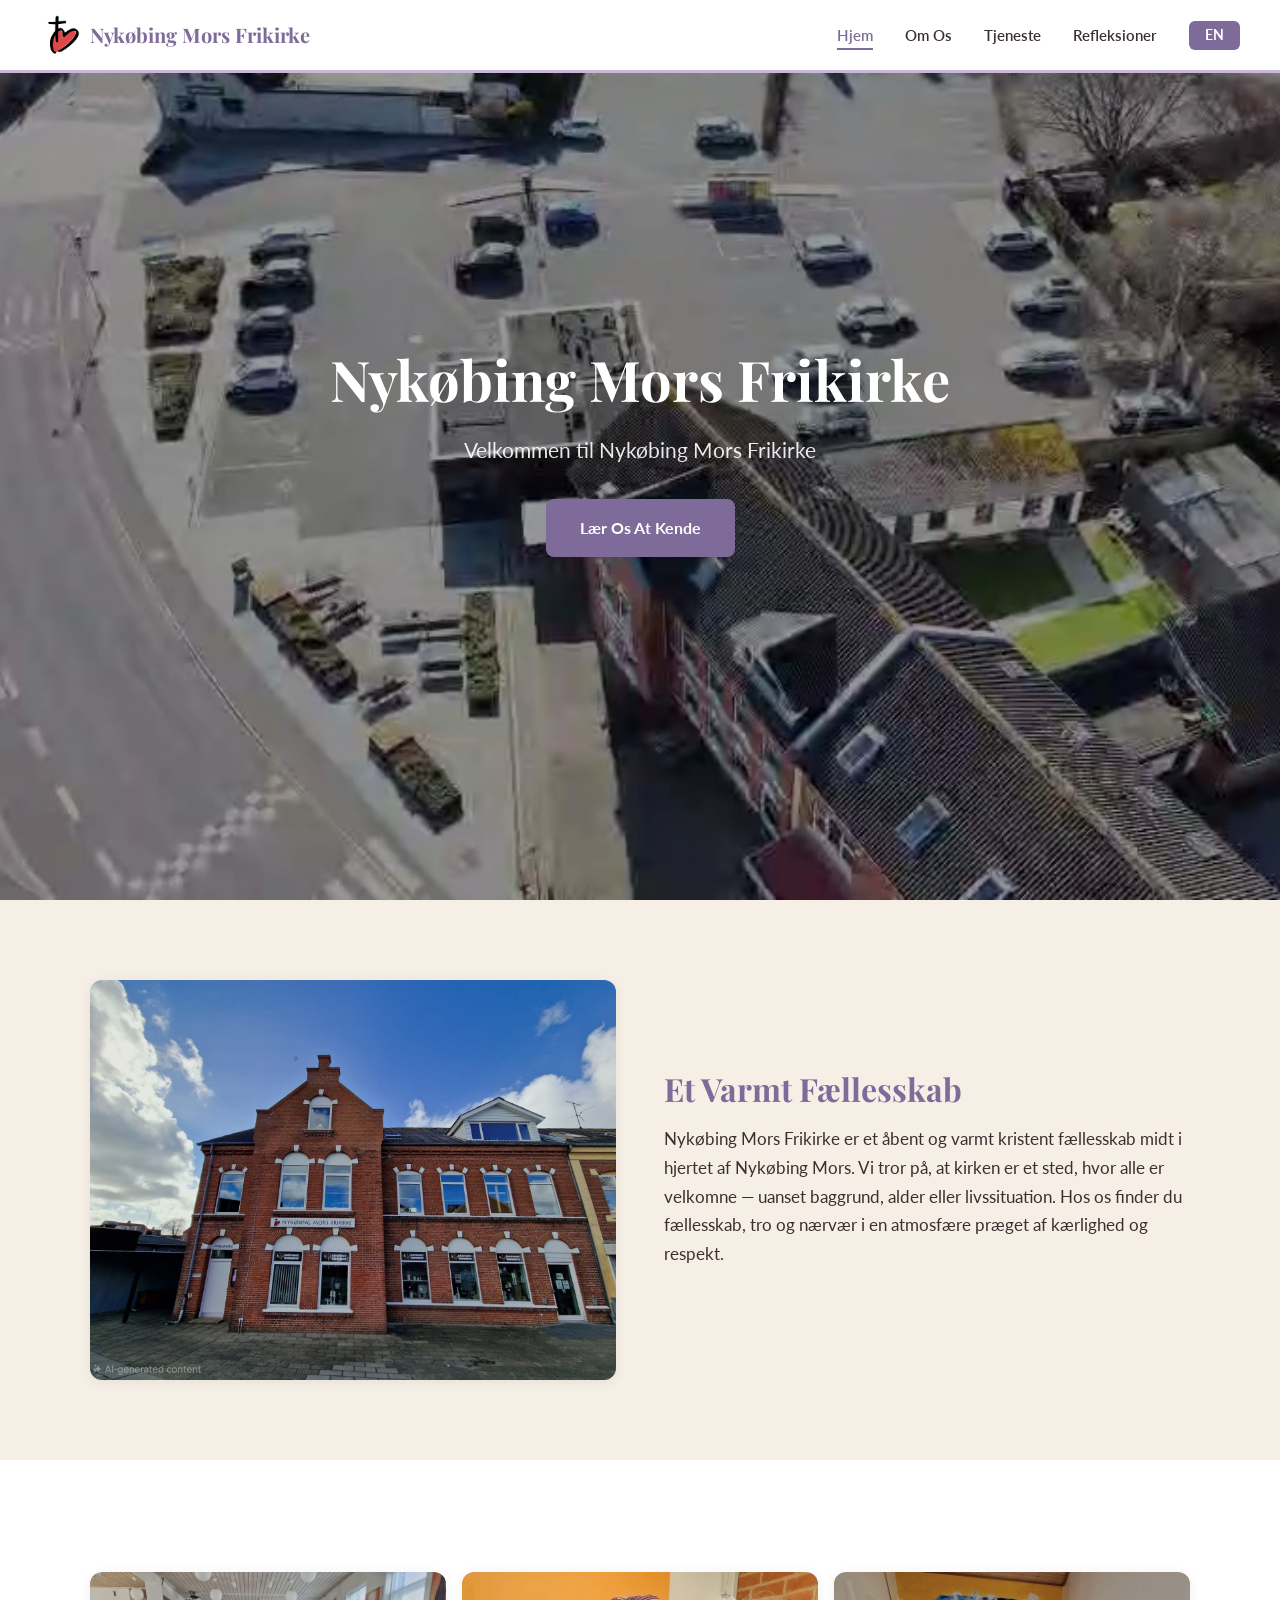
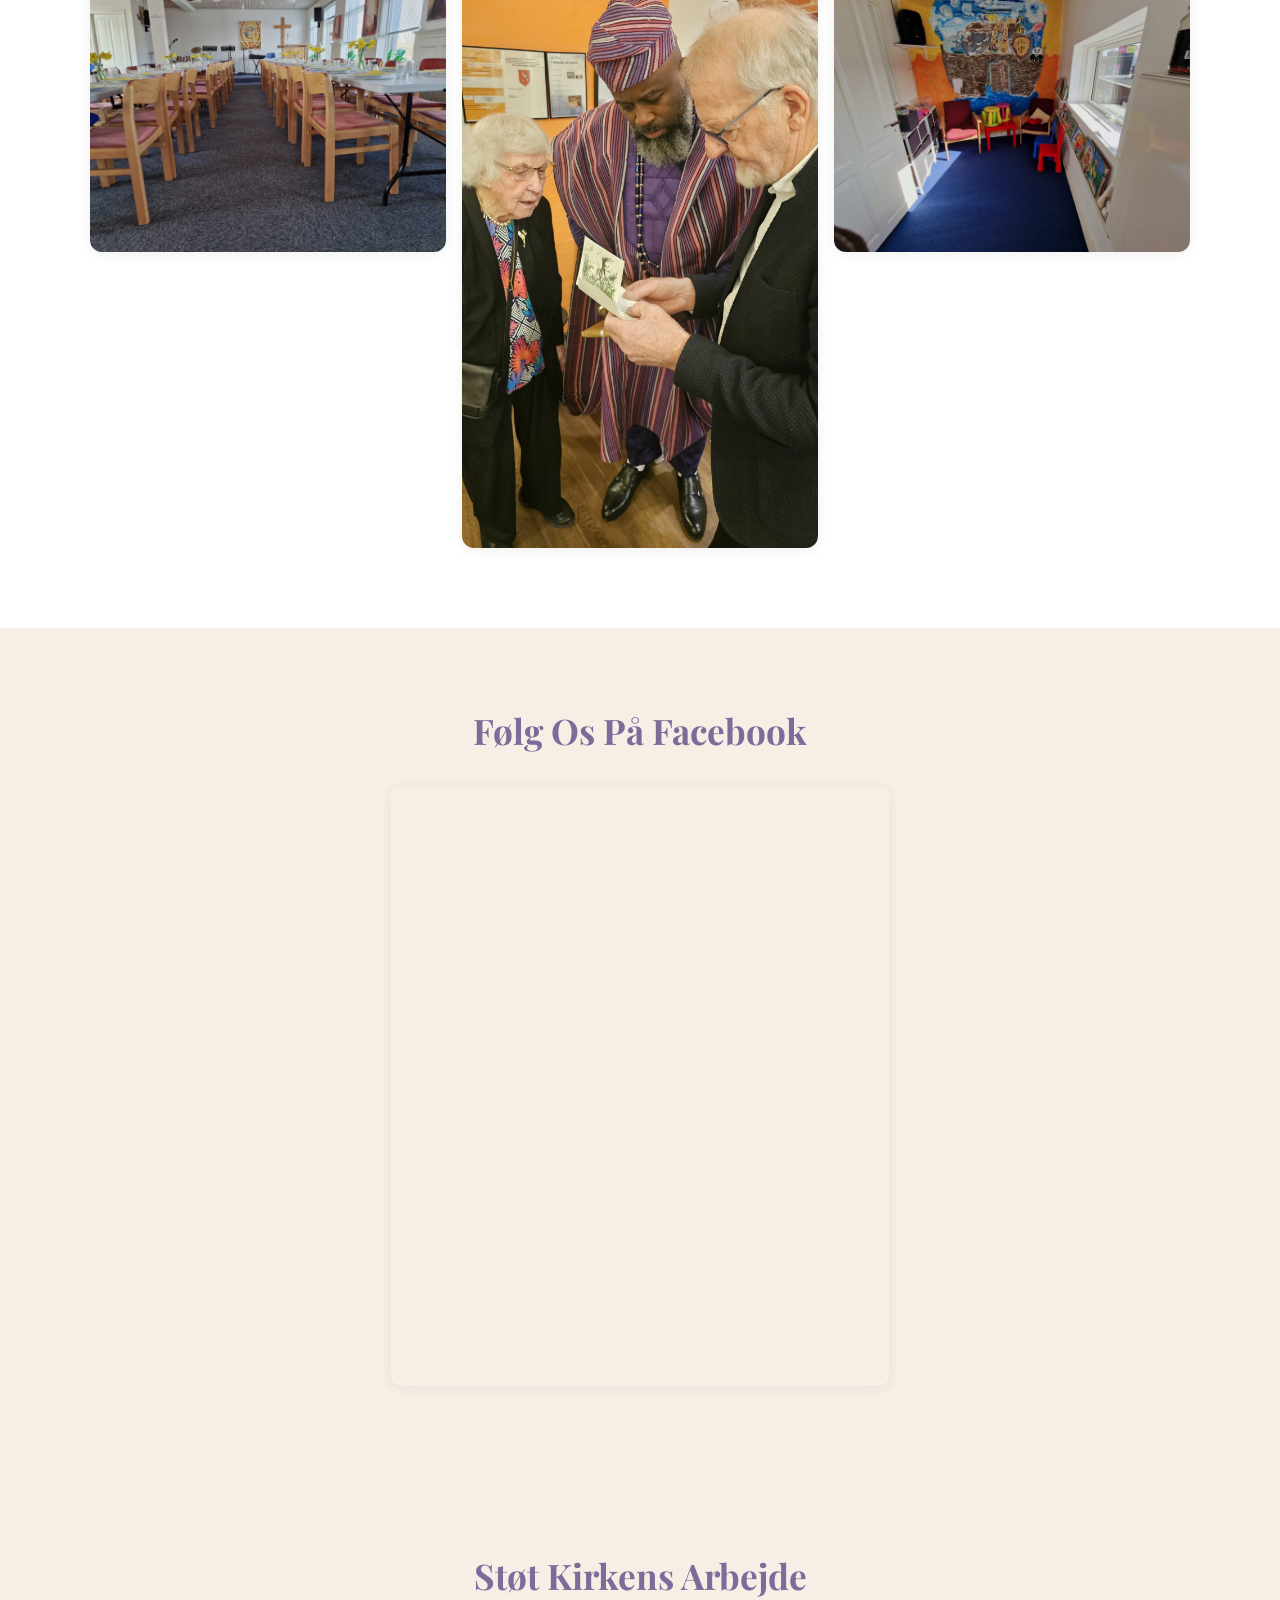
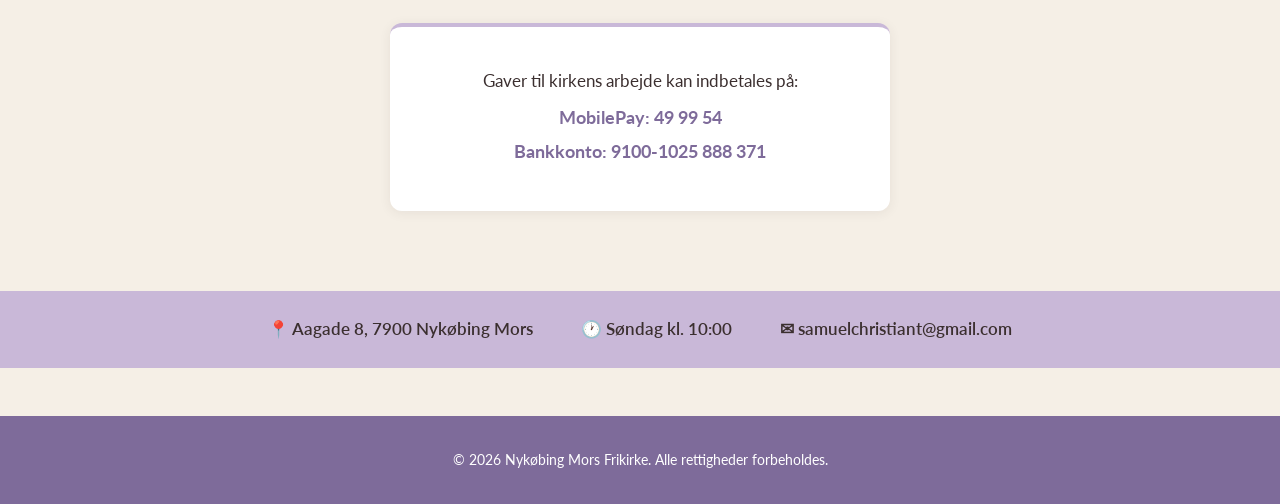
==== index.html @ b001a889 "Fix portrait images: span 2 rows in gallery grids Portrait-oriented images now get a .portrait class" ====
<!--
  DRONE VIDEO GUIDANCE:
  - Recommended format: MP4 (H.264 codec) for broadest browser compatibility
  - Recommended resolution: 1080p (1920x1080) — 4K is unnecessary for web hero
    backgrounds and will slow load times significantly
  - Target file size: under 15MB for fast loading (compress with HandBrake if needed)
  - Recommended settings in HandBrake: RF 28, 1080p, no audio needed
  - Place your video file at: assets/video/hero.mp4
  - For a fallback poster image (shown before video loads), place a still frame
    at: assets/video/hero-poster.jpg
  - The <video> tag already includes: autoplay muted loop playsinline poster
  - On iOS Safari, autoplay requires muted + playsinline attributes (already set)
-->
<!DOCTYPE html>
<html lang="da">
<head>
  <meta charset="UTF-8">
  <meta name="viewport" content="width=device-width, initial-scale=1.0">
  <title>Nykøbing Mors Frikirke</title>
  <link rel="preconnect" href="https://fonts.googleapis.com">
  <link rel="preconnect" href="https://fonts.gstatic.com" crossorigin>
  <link href="https://fonts.googleapis.com/css2?family=Lato:wght@400;700&family=Playfair+Display:wght@500;700&display=swap" rel="stylesheet">
  <link href="https://unpkg.com/aos@2.3.4/dist/aos.css" rel="stylesheet">
  <link rel="stylesheet" href="assets/css/style.css">
</head>
<body>

  <!-- Navbar -->
  <nav class="navbar">
    <div class="navbar-inner">
      <a href="index.html" class="navbar-brand">
        <img src="assets/images/logo.png" alt="Logo">
        Nykøbing Mors Frikirke
      </a>
      <ul class="navbar-links">
        <li><a href="index.html" class="active" data-lang-key="nav_home">Hjem</a></li>
        <li><a href="om-os.html" data-lang-key="nav_about">Om Os</a></li>
        <li><a href="tjeneste.html" data-lang-key="nav_ministry">Tjeneste</a></li>
        <li><a href="refleksioner.html" data-lang-key="nav_reflections">Refleksioner</a></li>
        <li><button class="lang-toggle" data-lang-key="lang_toggle">EN</button></li>
      </ul>
      <button class="hamburger" aria-label="Menu" aria-expanded="false">&#9776;</button>
    </div>
    <div class="mobile-menu">
      <a href="index.html" data-lang-key="nav_home">Hjem</a>
      <a href="om-os.html" data-lang-key="nav_about">Om Os</a>
      <a href="tjeneste.html" data-lang-key="nav_ministry">Tjeneste</a>
      <a href="refleksioner.html" data-lang-key="nav_reflections">Refleksioner</a>
      <button class="lang-toggle" data-lang-key="lang_toggle">EN</button>
    </div>
  </nav>

  <!-- Hero Video -->
  <section class="hero-video">
    <video autoplay muted loop playsinline preload="none" poster="assets/video/hero-poster.jpg">
      <source src="assets/video/hero.mp4" type="video/mp4">
    </video>
    <div class="overlay"></div>
    <div class="hero-content">
      <h1 data-lang-key="hero_title">Nykøbing Mors Frikirke</h1>
      <p data-lang-key="hero_subtitle">Velkommen til Nykøbing Mors Frikirke</p>
      <a href="om-os.html" class="btn btn-primary" data-lang-key="hero_cta">Lær Os At Kende</a>
    </div>
  </section>

  <!-- About Snippet -->
  <section class="section" data-aos="fade-up">
    <div class="section-inner about-snippet">
      <img src="assets/images/church-exterior.jpg" alt="Nykøbing Mors Frikirke">
      <div class="about-snippet-text">
        <h2 data-lang-key="about_snippet_title">Et Varmt Fællesskab</h2>
        <p data-lang-key="about_snippet_text">Nykøbing Mors Frikirke er et åbent og varmt kristent fællesskab midt i hjertet af Nykøbing Mors. Vi tror på, at kirken er et sted, hvor alle er velkomne — uanset baggrund, alder eller livssituation. Hos os finder du fællesskab, tro og nærvær i en atmosfære præget af kærlighed og respekt.</p>
      </div>
    </div>
  </section>

  <!-- Church Life Gallery -->
  <section class="section" style="background:var(--white);" data-aos="fade-up">
    <div class="section-inner">
      <div class="gallery-grid">
        <img src="assets/images/fellowship-hall.jpg" alt="Fællesskab" data-aos="fade-up">
        <img src="assets/images/community-1.jpg" alt="Menighed" class="portrait" data-aos="fade-up" data-aos-delay="100">
        <img src="assets/images/children-room.jpg" alt="Børnekirke" data-aos="fade-up" data-aos-delay="200">
      </div>
    </div>
  </section>

  <!-- Facebook Feed -->
  <section class="section facebook-section" data-aos="fade-up">
    <div class="section-inner">
      <h2 class="section-title" data-lang-key="facebook_title">Følg Os På Facebook</h2>
      <div class="facebook-embed" style="margin-top:2rem;">
        <iframe
          src="https://www.facebook.com/plugins/page.php?href=https%3A%2F%2Fwww.facebook.com%2FNykobingMorsFrikirke&tabs=timeline&width=500&height=600&small_header=true&adapt_container_width=true&hide_cover=false&show_facepile=true"
          width="500"
          height="600"
          style="border:none;overflow:hidden;max-width:100%;"
          scrolling="no"
          frameborder="0"
          allow="autoplay; clipboard-write; encrypted-media; picture-in-picture; web-share">
        </iframe>
      </div>
    </div>
  </section>

  <!-- Donation Section -->
  <section class="section donation-section" data-aos="fade-up">
    <div class="section-inner">
      <h2 class="section-title" data-lang-key="donation_title">Støt Kirkens Arbejde</h2>
      <div class="donation-box">
        <p data-lang-key="donation_text">Gaver til kirkens arbejde kan indbetales på:</p>
        <p class="donation-method" data-lang-key="donation_mobilepay">MobilePay: 49 99 54</p>
        <p class="donation-method" data-lang-key="donation_bank">Bankkonto: 9100-1025 888 371</p>
      </div>
    </div>
  </section>

  <!-- Info Strip -->
  <div class="info-strip">
    <div class="info-strip-inner">
      <span>📍 <span data-lang-key="info_address">Aagade 8, 7900 Nykøbing Mors</span></span>
      <span>🕐 <span data-lang-key="info_time">Søndag kl. 10:00</span></span>
      <span>✉ <span data-lang-key="info_email">samuelchristiant@gmail.com</span></span>
    </div>
  </div>

  <!-- Footer -->
  <footer class="footer">
    <p data-lang-key="footer_text">© 2026 Nykøbing Mors Frikirke. Alle rettigheder forbeholdes.</p>
  </footer>

  <script src="https://unpkg.com/aos@2.3.4/dist/aos.js"></script>
  <script src="assets/js/lang.js"></script>
  <script src="assets/js/main.js"></script>
</body>
</html>
---- assets/css/style.css ----
/* ===== RESET & BASE ===== */
*,
*::before,
*::after {
  margin: 0;
  padding: 0;
  box-sizing: border-box;
}

:root {
  --bg: #f5efe6;
  --accent: #c9b8d8;
  --deep-lilac: #7e6b9a;
  --text: #3b2f2f;
  --white: #ffffff;
  --shadow: 0 2px 12px rgba(59, 47, 47, 0.08);
  --shadow-hover: 0 8px 24px rgba(59, 47, 47, 0.14);
  --radius: 12px;
  --transition: 0.3s ease;
}

html {
  scroll-behavior: smooth;
  font-size: 16px;
}

body {
  font-family: "Lato", sans-serif;
  background-color: var(--bg);
  color: var(--text);
  line-height: 1.7;
  -webkit-font-smoothing: antialiased;
}

img {
  max-width: 100%;
  height: auto;
  display: block;
}

a {
  color: var(--deep-lilac);
  text-decoration: none;
  transition: color var(--transition);
}

a:hover {
  color: var(--accent);
}

h1,
h2,
h3,
h4 {
  font-family: "Playfair Display", serif;
  color: var(--deep-lilac);
  line-height: 1.3;
}

/* ===== NAVBAR ===== */
.navbar {
  position: fixed;
  top: 0;
  left: 0;
  width: 100%;
  background: var(--white);
  border-bottom: 3px solid var(--accent);
  z-index: 1000;
  padding: 0 1.5rem;
}

.navbar-inner {
  max-width: 1200px;
  margin: 0 auto;
  display: flex;
  align-items: center;
  justify-content: space-between;
  height: 70px;
}

.navbar-brand {
  font-family: "Playfair Display", serif;
  font-size: 1.25rem;
  font-weight: 700;
  color: var(--deep-lilac);
  white-space: nowrap;
  display: flex;
  align-items: center;
  gap: 0.6rem;
}

.navbar-brand img {
  height: 40px;
  width: auto;
}

.navbar-links {
  display: flex;
  align-items: center;
  gap: 2rem;
  list-style: none;
}

.navbar-links a {
  font-weight: 600;
  font-size: 0.95rem;
  color: var(--text);
  position: relative;
  padding: 0.25rem 0;
}

.navbar-links a::after {
  content: "";
  position: absolute;
  bottom: -2px;
  left: 0;
  width: 0;
  height: 2px;
  background: var(--deep-lilac);
  transition: width var(--transition);
}

.navbar-links a:hover::after,
.navbar-links a.active::after {
  width: 100%;
}

.navbar-links a:hover,
.navbar-links a.active {
  color: var(--deep-lilac);
}

.lang-toggle {
  background: var(--deep-lilac);
  color: var(--white);
  border: none;
  padding: 0.4rem 1rem;
  border-radius: 6px;
  font-weight: 700;
  font-size: 0.85rem;
  cursor: pointer;
  transition: background var(--transition);
  font-family: "Lato", sans-serif;
}

.lang-toggle:hover {
  background: var(--accent);
  color: var(--text);
}

/* Hamburger */
.hamburger {
  display: none;
  background: none;
  border: none;
  font-size: 1.6rem;
  cursor: pointer;
  color: var(--text);
  padding: 0.25rem;
}

/* Mobile nav */
.mobile-menu {
  display: none;
  flex-direction: column;
  background: var(--white);
  border-bottom: 3px solid var(--accent);
  padding: 1rem 1.5rem;
}

.mobile-menu.open {
  display: flex;
}

.mobile-menu a {
  padding: 0.75rem 0;
  font-weight: 600;
  color: var(--text);
  border-bottom: 1px solid var(--bg);
}

.mobile-menu a:last-child {
  border-bottom: none;
}

/* ===== HERO — VIDEO ===== */
.hero-video {
  position: relative;
  width: 100%;
  height: 100vh;
  overflow: hidden;
  display: flex;
  align-items: center;
  justify-content: center;
}

.hero-video video {
  position: absolute;
  top: 50%;
  left: 50%;
  min-width: 100%;
  min-height: 100%;
  transform: translate(-50%, -50%);
  object-fit: cover;
}

.hero-video .overlay {
  position: absolute;
  inset: 0;
  background: rgba(0, 0, 0, 0.4);
}

.hero-video .hero-content {
  position: relative;
  z-index: 2;
  text-align: center;
  color: var(--white);
  padding: 0 1.5rem;
}

.hero-video .hero-content h1 {
  color: var(--white);
  font-size: 3.5rem;
  margin-bottom: 1rem;
}

.hero-video .hero-content p {
  font-size: 1.3rem;
  margin-bottom: 2rem;
  opacity: 0.9;
}

/* ===== HERO — IMAGE ===== */
.hero-image {
  position: relative;
  width: 100%;
  height: 50vh;
  min-height: 320px;
  overflow: hidden;
  display: flex;
  align-items: center;
  justify-content: center;
  background: var(--deep-lilac);
}

.hero-image img {
  position: absolute;
  inset: 0;
  width: 100%;
  height: 100%;
  object-fit: cover;
  opacity: 0.5;
}

.hero-image .hero-content {
  position: relative;
  z-index: 2;
  text-align: center;
  color: var(--white);
}

.hero-image .hero-content h1 {
  color: var(--white);
  font-size: 3rem;
  margin-bottom: 0.5rem;
}

.hero-image .hero-content p {
  font-size: 1.15rem;
  opacity: 0.9;
}

/* ===== BUTTONS ===== */
.btn {
  display: inline-block;
  padding: 0.85rem 2rem;
  border-radius: 8px;
  font-weight: 700;
  font-size: 1rem;
  transition: all var(--transition);
  cursor: pointer;
  text-align: center;
  font-family: "Lato", sans-serif;
}

.btn-primary {
  background: var(--deep-lilac);
  color: var(--white);
  border: 2px solid var(--deep-lilac);
}

.btn-primary:hover {
  background: transparent;
  color: var(--white);
  border-color: var(--white);
}

.btn-outline {
  background: transparent;
  color: var(--deep-lilac);
  border: 2px solid var(--deep-lilac);
}

.btn-outline:hover {
  background: var(--deep-lilac);
  color: var(--white);
}

/* ===== SECTIONS ===== */
.section {
  padding: 5rem 1.5rem;
}

.section-inner {
  max-width: 1100px;
  margin: 0 auto;
}

.section-title {
  font-size: 2.2rem;
  text-align: center;
  margin-bottom: 0.5rem;
}

.section-subtitle {
  text-align: center;
  font-size: 1.1rem;
  margin-bottom: 3rem;
  opacity: 0.8;
}

/* ===== ABOUT SNIPPET (Home) ===== */
.about-snippet {
  display: grid;
  grid-template-columns: 1fr 1fr;
  gap: 3rem;
  align-items: center;
}

.about-snippet img {
  border-radius: var(--radius);
  box-shadow: var(--shadow);
  width: 100%;
  height: 400px;
  object-fit: cover;
  background: var(--accent);
}

.about-snippet-text h2 {
  font-size: 2rem;
  margin-bottom: 1rem;
}

.about-snippet-text p {
  font-size: 1.05rem;
  margin-bottom: 1.5rem;
}

/* ===== FACEBOOK EMBED ===== */
.facebook-section {
  text-align: center;
}

.facebook-embed {
  max-width: 500px;
  margin: 0 auto;
}

.facebook-embed iframe {
  width: 100%;
  border: none;
  border-radius: var(--radius);
  box-shadow: var(--shadow);
}

/* ===== INFO STRIP ===== */
.info-strip {
  background: var(--accent);
  padding: 1.5rem;
  text-align: center;
}

.info-strip-inner {
  max-width: 900px;
  margin: 0 auto;
  display: flex;
  justify-content: center;
  gap: 3rem;
  flex-wrap: wrap;
  font-weight: 600;
  font-size: 1.05rem;
}

.info-strip-inner span {
  white-space: nowrap;
}

/* ===== ABOUT PAGE ===== */
.about-content {
  max-width: 800px;
  margin: 0 auto;
  font-size: 1.1rem;
  line-height: 1.9;
}

/* Values cards */
.values-grid {
  display: grid;
  grid-template-columns: repeat(3, 1fr);
  gap: 2rem;
  margin-top: 2rem;
}

.value-card {
  background: var(--white);
  padding: 2.5rem 2rem;
  border-radius: var(--radius);
  box-shadow: var(--shadow);
  text-align: center;
  transition: transform var(--transition), box-shadow var(--transition);
}

.value-card:hover {
  transform: translateY(-4px);
  box-shadow: var(--shadow-hover);
}

.value-icon {
  font-size: 2.5rem;
  margin-bottom: 1rem;
}

.value-card h3 {
  margin-bottom: 0.5rem;
  font-size: 1.3rem;
}

/* Map */
.map-wrapper {
  max-width: 800px;
  margin: 0 auto;
  border-radius: var(--radius);
  overflow: hidden;
  box-shadow: var(--shadow);
}

.map-wrapper iframe {
  width: 100%;
  height: 400px;
  border: none;
}

/* ===== TEAM GRID ===== */
.team-grid {
  display: grid;
  grid-template-columns: repeat(2, 1fr);
  gap: 2rem;
}

.team-card {
  background: var(--white);
  border-radius: var(--radius);
  border-top: 4px solid var(--accent);
  box-shadow: var(--shadow);
  padding: 2.5rem 2rem;
  text-align: center;
  transition: transform var(--transition), box-shadow var(--transition);
}

.team-card:hover {
  transform: translateY(-4px);
  box-shadow: var(--shadow-hover);
}

.team-photo {
  width: 130px;
  height: 130px;
  border-radius: 50%;
  object-fit: cover;
  margin: 0 auto 1.25rem;
  background: var(--accent);
}

.team-card h3 {
  font-size: 1.25rem;
  margin-bottom: 0.35rem;
}

.team-card p {
  color: var(--deep-lilac);
  font-weight: 600;
  font-size: 0.95rem;
}

/* ===== REFLECTIONS GRID ===== */
.reflections-grid {
  display: grid;
  grid-template-columns: repeat(2, 1fr);
  gap: 2rem;
}

.reflection-card {
  background: var(--white);
  border-radius: var(--radius);
  box-shadow: var(--shadow);
  overflow: hidden;
  transition: transform var(--transition), box-shadow var(--transition),
    border-color var(--transition);
  border: 2px solid transparent;
}

.reflection-card:hover {
  transform: translateY(-4px);
  box-shadow: var(--shadow-hover);
  border-color: var(--accent);
}

.reflection-card img {
  width: 100%;
  height: 240px;
  object-fit: cover;
  object-position: center top;
  background: var(--accent);
}

.reflection-card-body {
  padding: 1.5rem;
}

.reflection-date {
  font-size: 0.85rem;
  opacity: 0.6;
  margin-bottom: 0.5rem;
}

.reflection-card-body h3 {
  font-size: 1.3rem;
  margin-bottom: 0.75rem;
}

.reflection-card-body p {
  font-size: 0.95rem;
  margin-bottom: 1.25rem;
  opacity: 0.85;
}

/* ===== CONTACT GRID ===== */
.contact-grid {
  display: grid;
  grid-template-columns: repeat(2, 1fr);
  gap: 2rem;
  max-width: 700px;
  margin: 2rem auto 0;
}

.contact-card {
  background: var(--white);
  border-radius: var(--radius);
  box-shadow: var(--shadow);
  padding: 2rem;
  text-align: center;
  border-top: 4px solid var(--accent);
}

.contact-card .contact-label {
  font-size: 0.85rem;
  text-transform: uppercase;
  letter-spacing: 0.05em;
  color: var(--deep-lilac);
  font-weight: 700;
  margin-bottom: 0.5rem;
}

.contact-card h3 {
  font-size: 1.2rem;
  margin-bottom: 0.75rem;
}

.contact-card p {
  font-size: 0.95rem;
  margin-bottom: 0.25rem;
}

.contact-card a {
  font-weight: 600;
}

/* ===== DONATION SECTION ===== */
.donation-section {
  text-align: center;
}

.donation-box {
  background: var(--white);
  border-radius: var(--radius);
  box-shadow: var(--shadow);
  padding: 2.5rem 2rem;
  max-width: 500px;
  margin: 1.5rem auto 0;
  border-top: 4px solid var(--accent);
}

.donation-box p {
  font-size: 1.05rem;
  margin-bottom: 0.5rem;
}

.donation-box .donation-method {
  font-weight: 700;
  font-size: 1.1rem;
  color: var(--deep-lilac);
  margin-bottom: 0.25rem;
}

/* ===== SHOP GALLERY ===== */
.shop-gallery {
  display: grid;
  grid-template-columns: repeat(3, 1fr);
  gap: 1rem;
  margin-top: 2rem;
}

.shop-gallery img {
  width: 100%;
  height: 250px;
  object-fit: cover;
  border-radius: var(--radius);
  box-shadow: var(--shadow);
  transition: transform var(--transition), box-shadow var(--transition);
}

.shop-gallery img:hover {
  transform: scale(1.03);
  box-shadow: var(--shadow-hover);
}

/* ===== CHURCH LIFE GALLERY ===== */
.gallery-grid {
  display: grid;
  grid-template-columns: repeat(3, 1fr);
  grid-auto-rows: 280px;
  gap: 1rem;
  margin-top: 2rem;
}

.gallery-grid img {
  width: 100%;
  height: 100%;
  object-fit: cover;
  border-radius: var(--radius);
  box-shadow: var(--shadow);
}

.gallery-grid img.portrait {
  grid-row: span 2;
}

/* ===== FOOTER ===== */
.footer {
  background: var(--deep-lilac);
  color: var(--white);
  text-align: center;
  padding: 2rem 1.5rem;
  font-size: 0.9rem;
  margin-top: 3rem;
}

/* ===== RESPONSIVE ===== */

/* Tablet */
@media (max-width: 1024px) {
  .hero-video .hero-content h1 {
    font-size: 2.8rem;
  }

  .about-snippet {
    gap: 2rem;
  }

  .values-grid {
    gap: 1.5rem;
  }
}

/* Mobile */
@media (max-width: 768px) {
  .navbar-links {
    display: none;
  }

  .hamburger {
    display: block;
  }

  .hero-video {
    height: 80vh;
  }

  .hero-video .hero-content h1 {
    font-size: 2rem;
  }

  .hero-video .hero-content p {
    font-size: 1rem;
  }

  .hero-image .hero-content h1 {
    font-size: 2rem;
  }

  .about-snippet {
    grid-template-columns: 1fr;
  }

  .about-snippet img {
    height: 260px;
  }

  .values-grid {
    grid-template-columns: 1fr;
  }

  .team-grid {
    grid-template-columns: 1fr;
  }

  .reflections-grid {
    grid-template-columns: 1fr;
  }

  .info-strip-inner {
    flex-direction: column;
    gap: 0.75rem;
  }

  .contact-grid {
    grid-template-columns: 1fr;
  }

  .shop-gallery {
    grid-template-columns: 1fr;
  }

  .gallery-grid {
    grid-template-columns: 1fr;
  }

  .section {
    padding: 3.5rem 1.25rem;
  }

  .section-title {
    font-size: 1.8rem;
  }
}
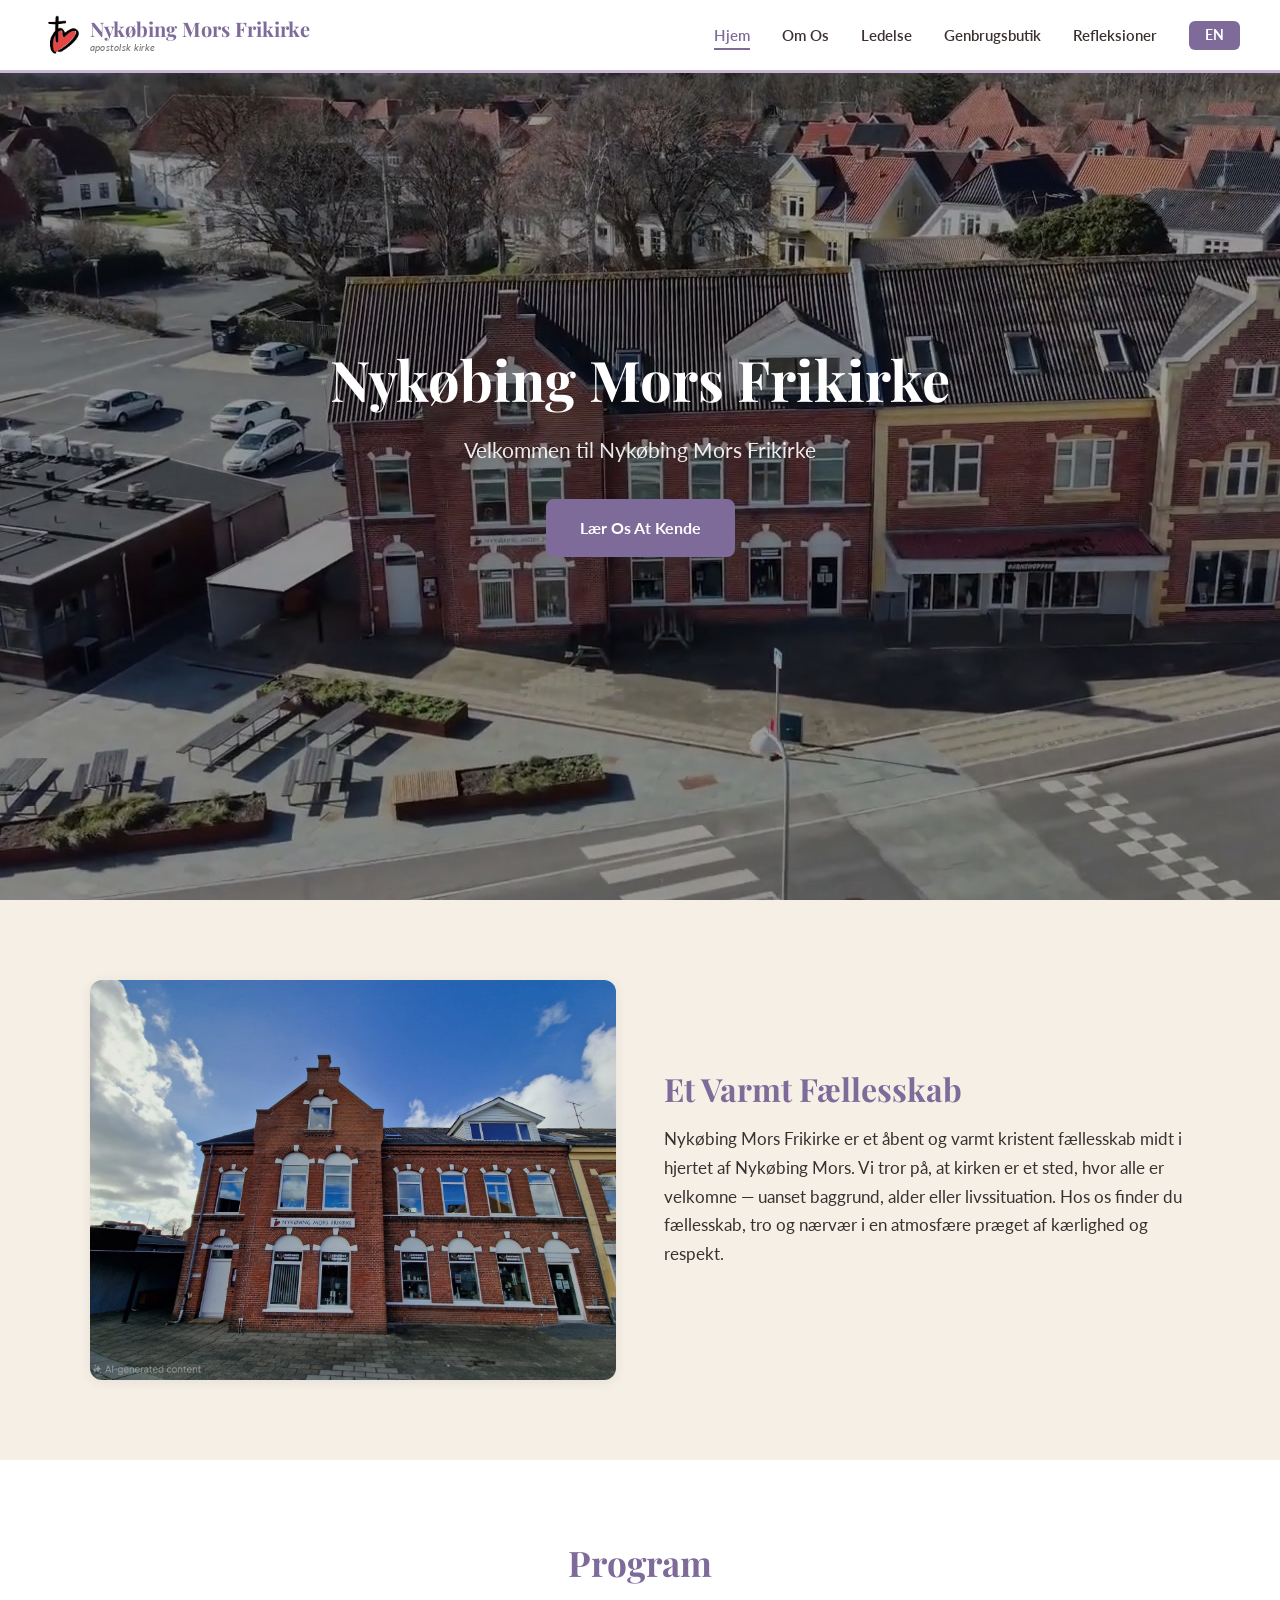
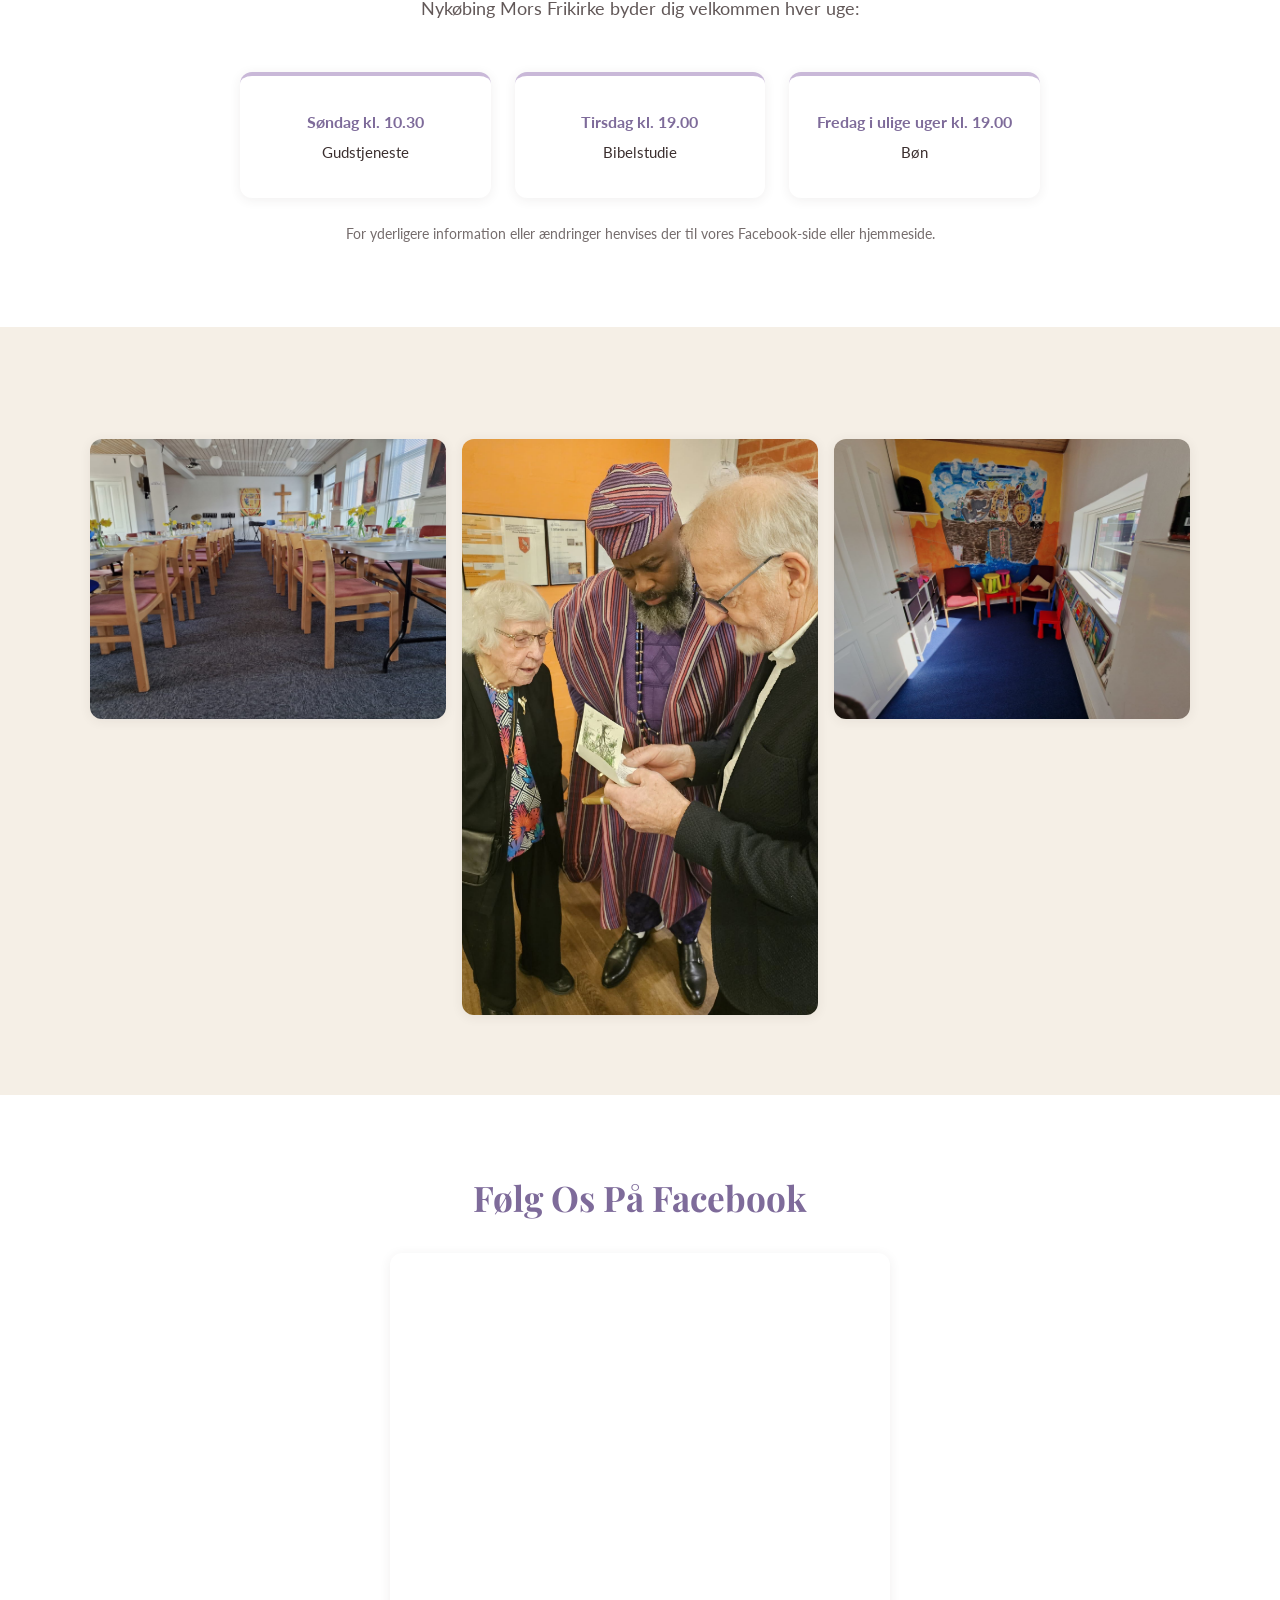
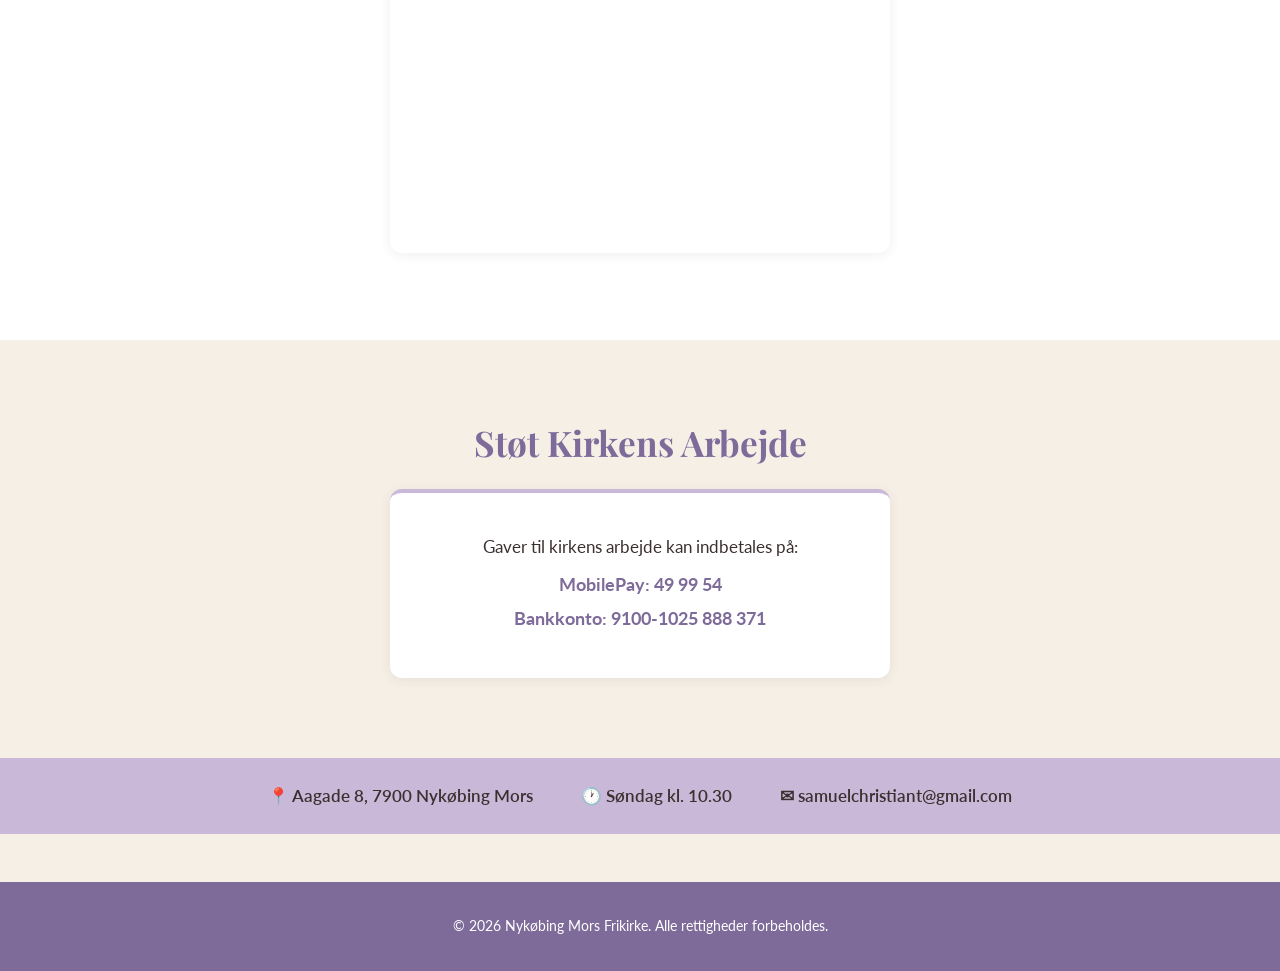
==== commit b0f96f6d: "Major content update with real church info from Pastor Samuel - Nav: Tjeneste → Ledelse, added Genbr" ====
--- a/index.html
+++ b/index.html
@@ -1,15 +1,10 @@
 <!--
   DRONE VIDEO GUIDANCE:
   - Recommended format: MP4 (H.264 codec) for broadest browser compatibility
-  - Recommended resolution: 1080p (1920x1080) — 4K is unnecessary for web hero
-    backgrounds and will slow load times significantly
+  - Recommended resolution: 1080p (1920x1080)
   - Target file size: under 15MB for fast loading (compress with HandBrake if needed)
-  - Recommended settings in HandBrake: RF 28, 1080p, no audio needed
   - Place your video file at: assets/video/hero.mp4
-  - For a fallback poster image (shown before video loads), place a still frame
-    at: assets/video/hero-poster.jpg
-  - The <video> tag already includes: autoplay muted loop playsinline poster
-  - On iOS Safari, autoplay requires muted + playsinline attributes (already set)
+  - Poster image at: assets/video/hero-poster.jpg
 -->
 <!DOCTYPE html>
 <html lang="da">
@@ -30,12 +25,16 @@
     <div class="navbar-inner">
       <a href="index.html" class="navbar-brand">
         <img src="assets/images/logo.png" alt="Logo">
-        Nykøbing Mors Frikirke
+        <span class="navbar-brand-text">
+          Nykøbing Mors Frikirke
+          <span class="navbar-brand-sub">apostolsk kirke</span>
+        </span>
       </a>
       <ul class="navbar-links">
         <li><a href="index.html" class="active" data-lang-key="nav_home">Hjem</a></li>
         <li><a href="om-os.html" data-lang-key="nav_about">Om Os</a></li>
-        <li><a href="tjeneste.html" data-lang-key="nav_ministry">Tjeneste</a></li>
+        <li><a href="ledelse.html" data-lang-key="nav_leadership">Ledelse</a></li>
+        <li><a href="genbrugsbutik.html" data-lang-key="nav_shop">Genbrugsbutik</a></li>
         <li><a href="refleksioner.html" data-lang-key="nav_reflections">Refleksioner</a></li>
         <li><button class="lang-toggle" data-lang-key="lang_toggle">EN</button></li>
       </ul>
@@ -44,7 +43,8 @@
     <div class="mobile-menu">
       <a href="index.html" data-lang-key="nav_home">Hjem</a>
       <a href="om-os.html" data-lang-key="nav_about">Om Os</a>
-      <a href="tjeneste.html" data-lang-key="nav_ministry">Tjeneste</a>
+      <a href="ledelse.html" data-lang-key="nav_leadership">Ledelse</a>
+      <a href="genbrugsbutik.html" data-lang-key="nav_shop">Genbrugsbutik</a>
       <a href="refleksioner.html" data-lang-key="nav_reflections">Refleksioner</a>
       <button class="lang-toggle" data-lang-key="lang_toggle">EN</button>
     </div>
@@ -74,8 +74,31 @@
     </div>
   </section>
 
+  <!-- Program Section -->
+  <section class="section" style="background:var(--white);" data-aos="fade-up">
+    <div class="section-inner">
+      <h2 class="section-title" data-lang-key="program_title">Program</h2>
+      <p class="section-subtitle" data-lang-key="program_intro">Nykøbing Mors Frikirke byder dig velkommen hver uge:</p>
+      <div class="program-grid">
+        <div class="program-card" data-aos="fade-up">
+          <p class="program-day" data-lang-key="program_sunday">Søndag kl. 10.30</p>
+          <p class="program-event" data-lang-key="program_sunday_label">Gudstjeneste</p>
+        </div>
+        <div class="program-card" data-aos="fade-up" data-aos-delay="100">
+          <p class="program-day" data-lang-key="program_tuesday">Tirsdag kl. 19.00</p>
+          <p class="program-event" data-lang-key="program_tuesday_label">Bibelstudie</p>
+        </div>
+        <div class="program-card" data-aos="fade-up" data-aos-delay="200">
+          <p class="program-day" data-lang-key="program_friday">Fredag i ulige uger kl. 19.00</p>
+          <p class="program-event" data-lang-key="program_friday_label">Bøn</p>
+        </div>
+      </div>
+      <p class="program-note" data-lang-key="program_note">For yderligere information eller ændringer henvises der til vores Facebook-side eller hjemmeside.</p>
+    </div>
+  </section>
+
   <!-- Church Life Gallery -->
-  <section class="section" style="background:var(--white);" data-aos="fade-up">
+  <section class="section" data-aos="fade-up">
     <div class="section-inner">
       <div class="gallery-grid">
         <img src="assets/images/fellowship-hall.jpg" alt="Fællesskab" data-aos="fade-up">
@@ -86,7 +109,7 @@
   </section>
 
   <!-- Facebook Feed -->
-  <section class="section facebook-section" data-aos="fade-up">
+  <section class="section facebook-section" style="background:var(--white);" data-aos="fade-up">
     <div class="section-inner">
       <h2 class="section-title" data-lang-key="facebook_title">Følg Os På Facebook</h2>
       <div class="facebook-embed" style="margin-top:2rem;">
@@ -119,7 +142,7 @@
   <div class="info-strip">
     <div class="info-strip-inner">
       <span>📍 <span data-lang-key="info_address">Aagade 8, 7900 Nykøbing Mors</span></span>
-      <span>🕐 <span data-lang-key="info_time">Søndag kl. 10:00</span></span>
+      <span>🕐 <span data-lang-key="info_time">Søndag kl. 10.30</span></span>
       <span>✉ <span data-lang-key="info_email">samuelchristiant@gmail.com</span></span>
     </div>
   </div>
--- a/assets/css/style.css
+++ b/assets/css/style.css
@@ -92,6 +92,22 @@
 .navbar-brand img {
   height: 40px;
   width: auto;
+}
+
+.navbar-brand-text {
+  display: flex;
+  flex-direction: column;
+  line-height: 1.2;
+}
+
+.navbar-brand-sub {
+  font-family: "Lato", sans-serif;
+  font-size: 0.65rem;
+  font-weight: 400;
+  font-style: italic;
+  color: var(--text);
+  opacity: 0.7;
+  letter-spacing: 0.03em;
 }
 
 .navbar-links {
@@ -655,6 +671,79 @@
   grid-row: span 2;
 }
 
+/* ===== PROGRAM SECTION ===== */
+.program-grid {
+  display: grid;
+  grid-template-columns: repeat(3, 1fr);
+  gap: 1.5rem;
+  max-width: 800px;
+  margin: 2rem auto 0;
+}
+
+.program-card {
+  background: var(--white);
+  border-radius: var(--radius);
+  box-shadow: var(--shadow);
+  padding: 2rem 1.5rem;
+  text-align: center;
+  border-top: 4px solid var(--accent);
+}
+
+.program-card .program-day {
+  font-weight: 700;
+  font-size: 1rem;
+  color: var(--deep-lilac);
+  margin-bottom: 0.35rem;
+}
+
+.program-card .program-event {
+  font-size: 0.95rem;
+}
+
+.program-note {
+  text-align: center;
+  font-size: 0.9rem;
+  opacity: 0.7;
+  margin-top: 1.5rem;
+  max-width: 600px;
+  margin-left: auto;
+  margin-right: auto;
+}
+
+/* ===== PASTOR BIO ===== */
+.pastor-feature {
+  display: grid;
+  grid-template-columns: 300px 1fr;
+  gap: 3rem;
+  align-items: start;
+  max-width: 900px;
+  margin: 0 auto;
+}
+
+.pastor-photo {
+  width: 100%;
+  border-radius: var(--radius);
+  box-shadow: var(--shadow);
+  object-fit: cover;
+}
+
+.pastor-info h2 {
+  font-size: 2rem;
+  margin-bottom: 0.25rem;
+}
+
+.pastor-info .pastor-role {
+  font-size: 1rem;
+  color: var(--deep-lilac);
+  font-weight: 700;
+  margin-bottom: 1.25rem;
+}
+
+.pastor-info p {
+  font-size: 1.05rem;
+  line-height: 1.8;
+}
+
 /* ===== FOOTER ===== */
 .footer {
   background: var(--deep-lilac);
@@ -745,6 +834,20 @@
     grid-template-columns: 1fr;
   }
 
+  .program-grid {
+    grid-template-columns: 1fr;
+  }
+
+  .pastor-feature {
+    grid-template-columns: 1fr;
+    text-align: center;
+  }
+
+  .pastor-photo {
+    max-width: 250px;
+    margin: 0 auto;
+  }
+
   .section {
     padding: 3.5rem 1.25rem;
   }
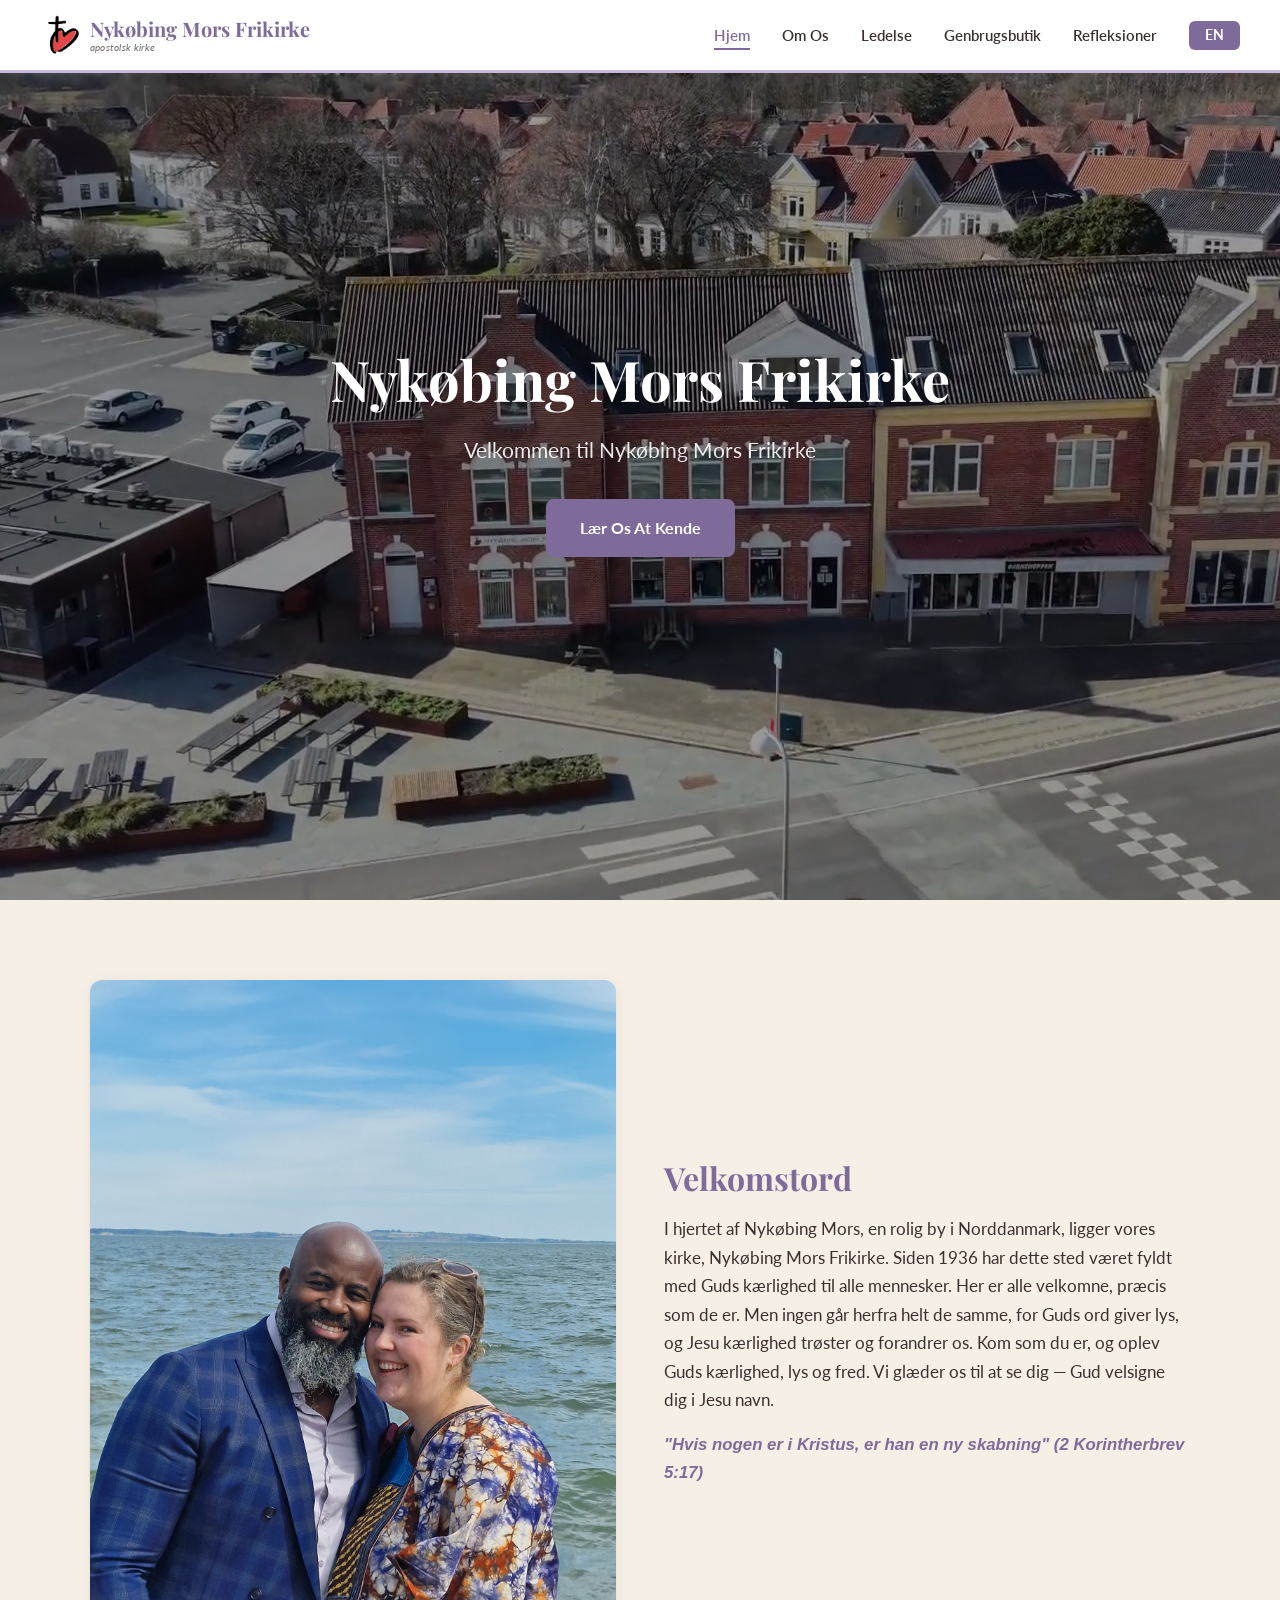
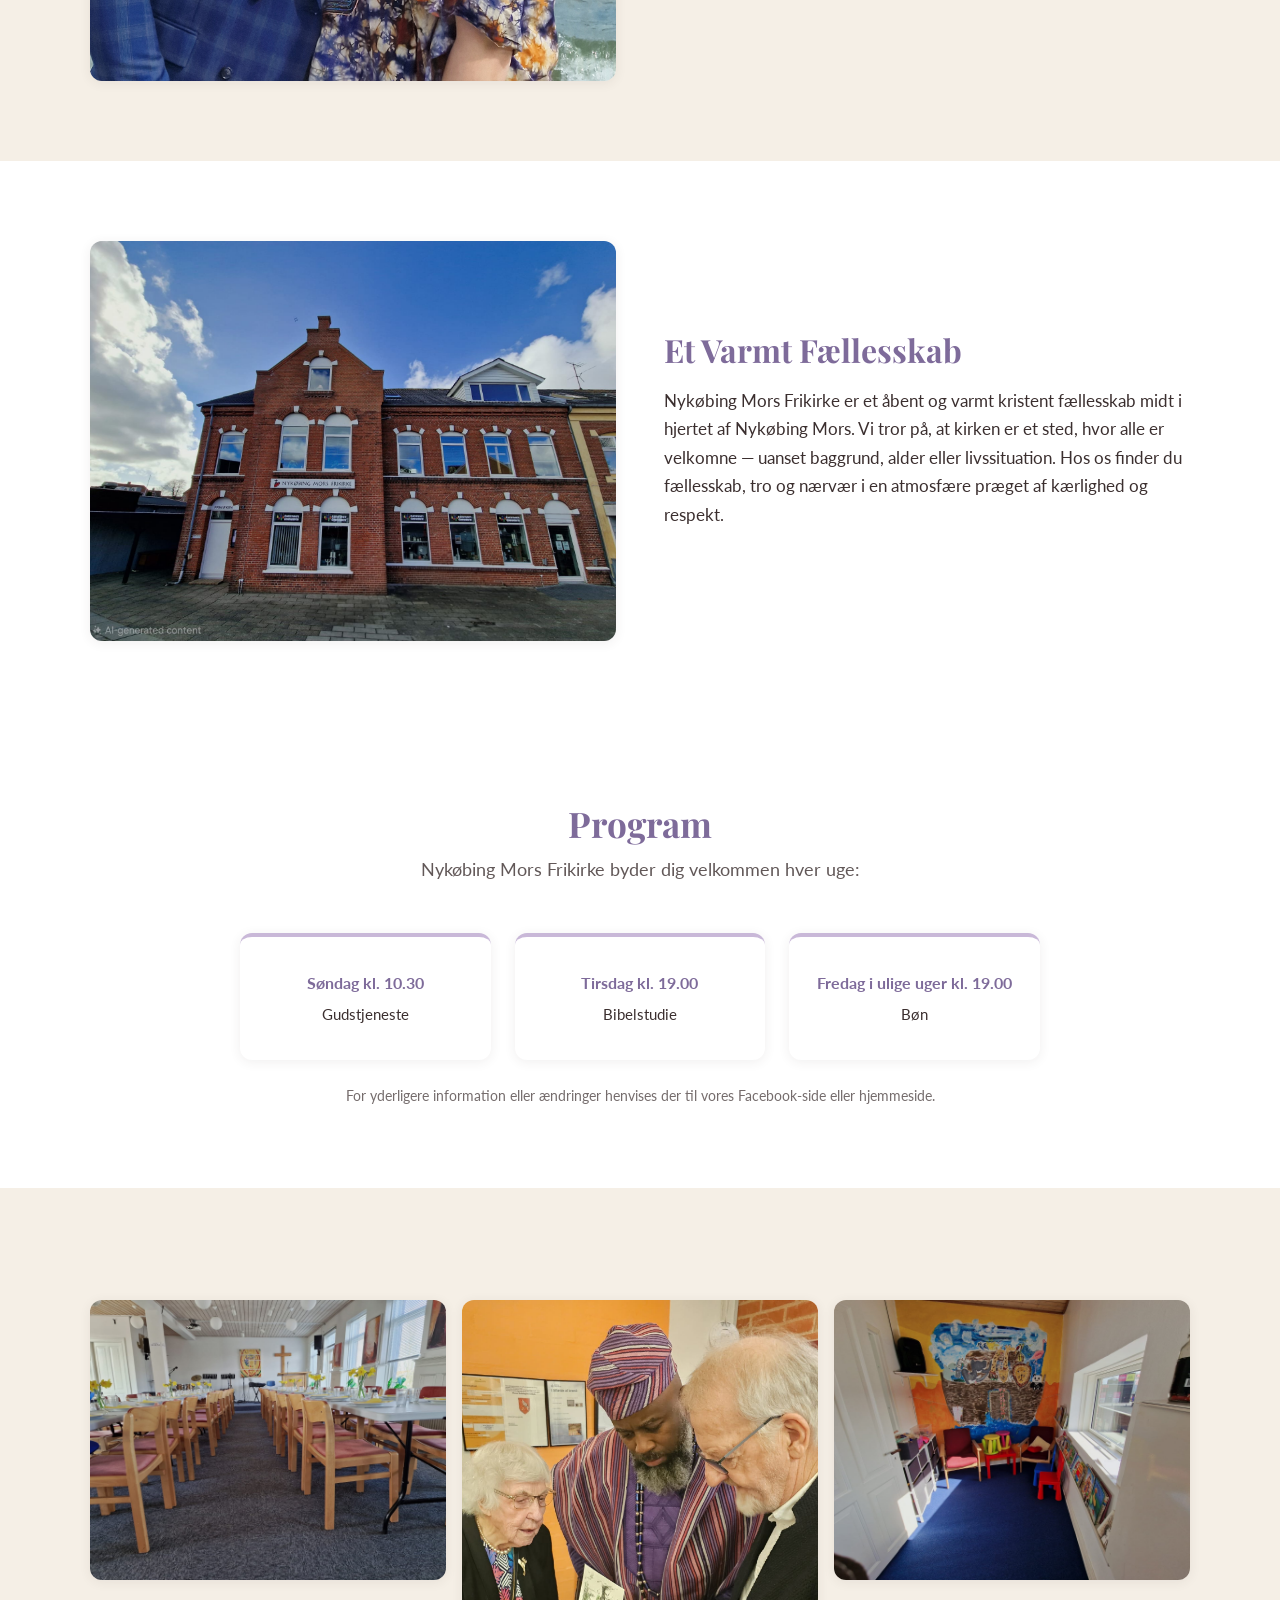
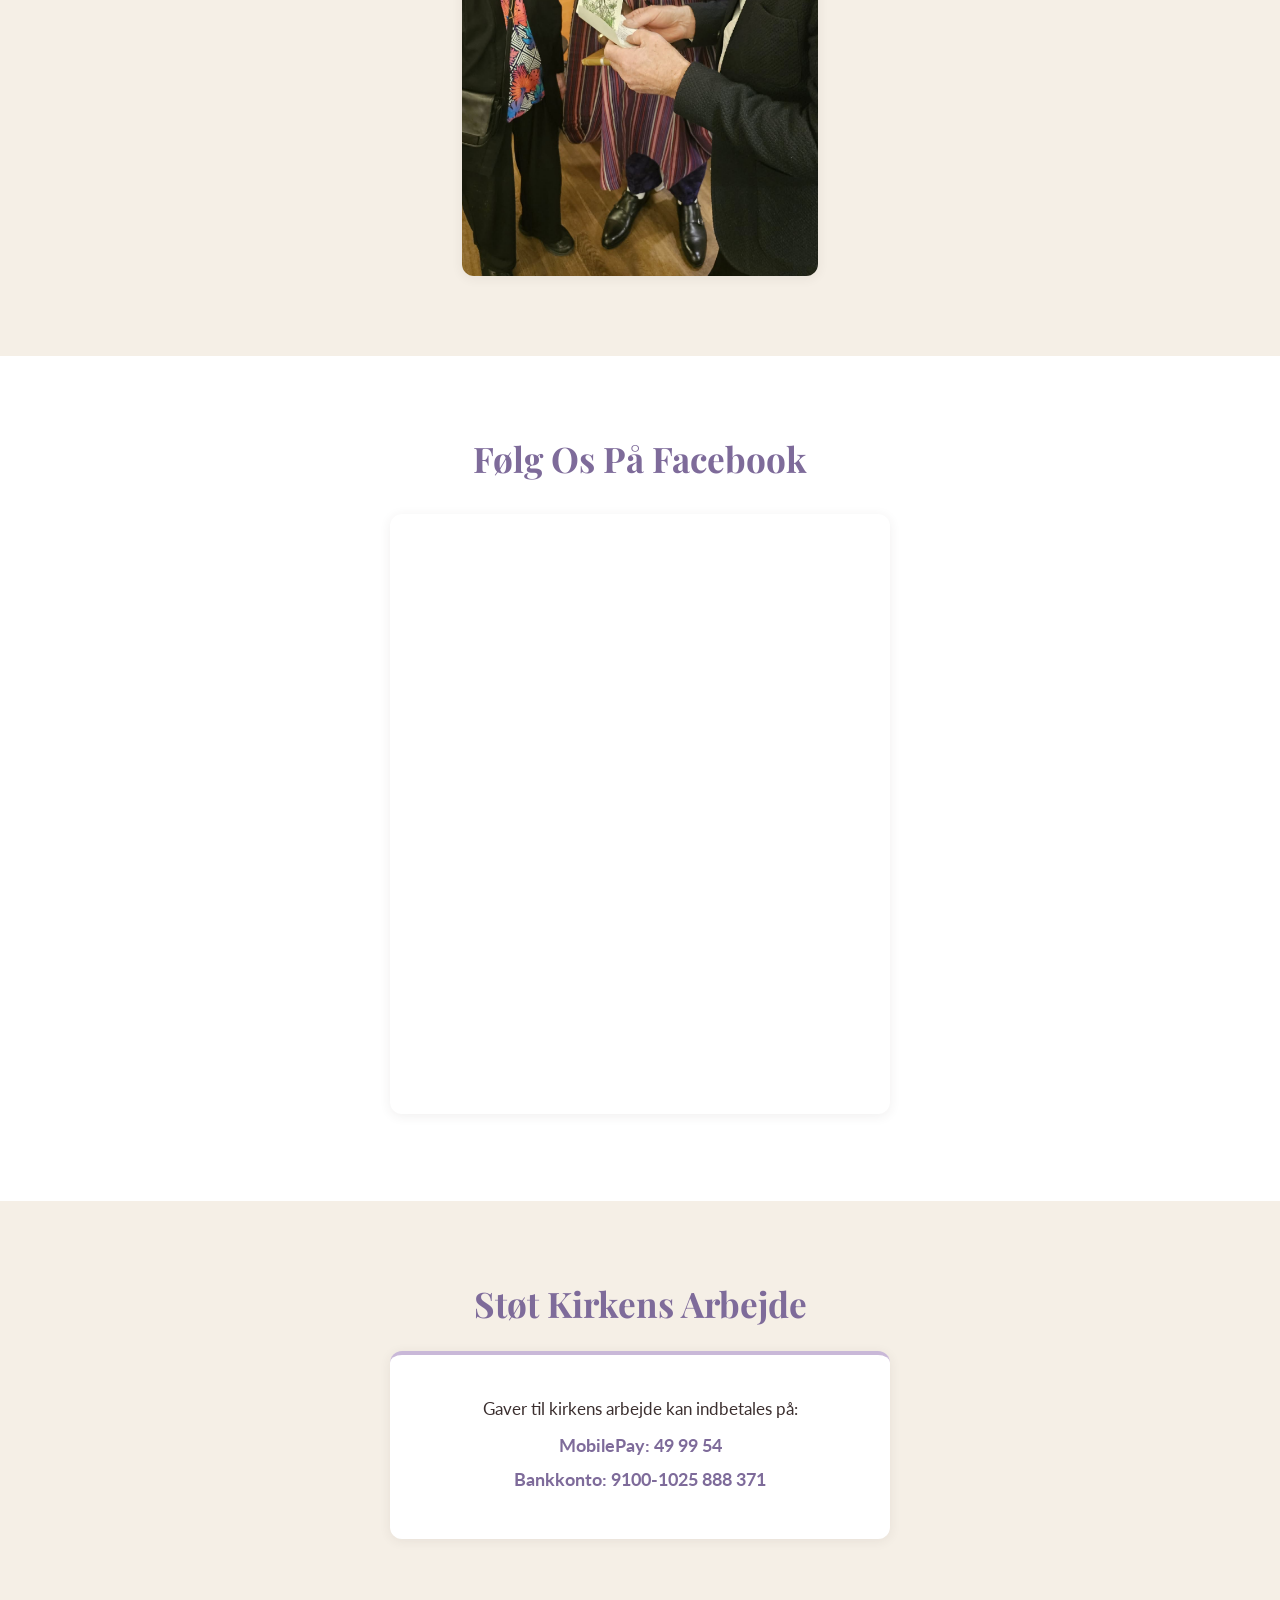
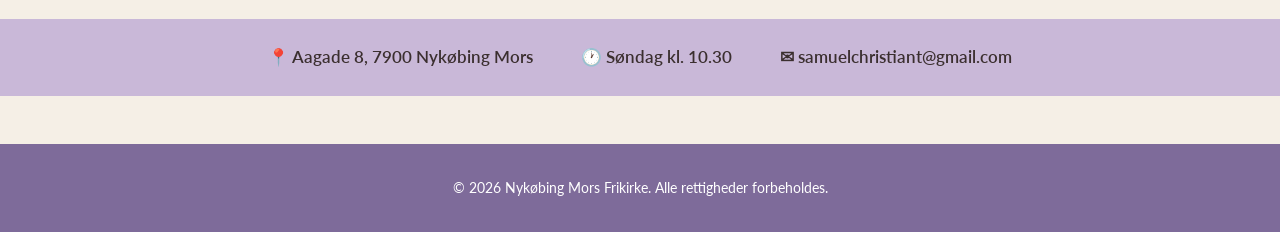
==== commit d5466d16: "Add Velkomstord section and real Om Os founding story - Welcome section on home page with pastor & w" ====
--- a/index.html
+++ b/index.html
@@ -63,8 +63,20 @@
     </div>
   </section>
 
+  <!-- Velkomstord (Welcome) -->
+  <section class="section" data-aos="fade-up">
+    <div class="section-inner welcome-section">
+      <img src="assets/images/pastor-couple.jpg" alt="Samuel & Karin Tondje">
+      <div class="welcome-text">
+        <h2 data-lang-key="welcome_title">Velkomstord</h2>
+        <p data-lang-key="welcome_text">I hjertet af Nykøbing Mors, en rolig by i Norddanmark, ligger vores kirke, Nykøbing Mors Frikirke. Siden 1936 har dette sted været fyldt med Guds kærlighed til alle mennesker. Her er alle velkomne, præcis som de er. Men ingen går herfra helt de samme, for Guds ord giver lys, og Jesu kærlighed trøster og forandrer os. Kom som du er, og oplev Guds kærlighed, lys og fred. Vi glæder os til at se dig — Gud velsigne dig i Jesu navn.</p>
+        <p class="welcome-verse" data-lang-key="welcome_verse">"Hvis nogen er i Kristus, er han en ny skabning" (2 Korintherbrev 5:17)</p>
+      </div>
+    </div>
+  </section>
+
   <!-- About Snippet -->
-  <section class="section" data-aos="fade-up">
+  <section class="section" style="background:var(--white);" data-aos="fade-up">
     <div class="section-inner about-snippet">
       <img src="assets/images/church-exterior.jpg" alt="Nykøbing Mors Frikirke">
       <div class="about-snippet-text">
--- a/assets/css/style.css
+++ b/assets/css/style.css
@@ -345,6 +345,39 @@
   opacity: 0.8;
 }
 
+/* ===== WELCOME SECTION ===== */
+.welcome-section {
+  display: grid;
+  grid-template-columns: 1fr 1fr;
+  gap: 3rem;
+  align-items: center;
+}
+
+.welcome-section img {
+  border-radius: var(--radius);
+  box-shadow: var(--shadow);
+  width: 100%;
+  object-fit: cover;
+}
+
+.welcome-text h2 {
+  font-size: 2rem;
+  margin-bottom: 1rem;
+}
+
+.welcome-text p {
+  font-size: 1.05rem;
+  margin-bottom: 1rem;
+}
+
+.welcome-verse {
+  font-style: italic;
+  font-size: 1rem;
+  color: var(--deep-lilac);
+  font-weight: 600;
+  margin-top: 0.5rem;
+}
+
 /* ===== ABOUT SNIPPET (Home) ===== */
 .about-snippet {
   display: grid;
@@ -797,6 +830,10 @@
     font-size: 2rem;
   }
 
+  .welcome-section {
+    grid-template-columns: 1fr;
+  }
+
   .about-snippet {
     grid-template-columns: 1fr;
   }
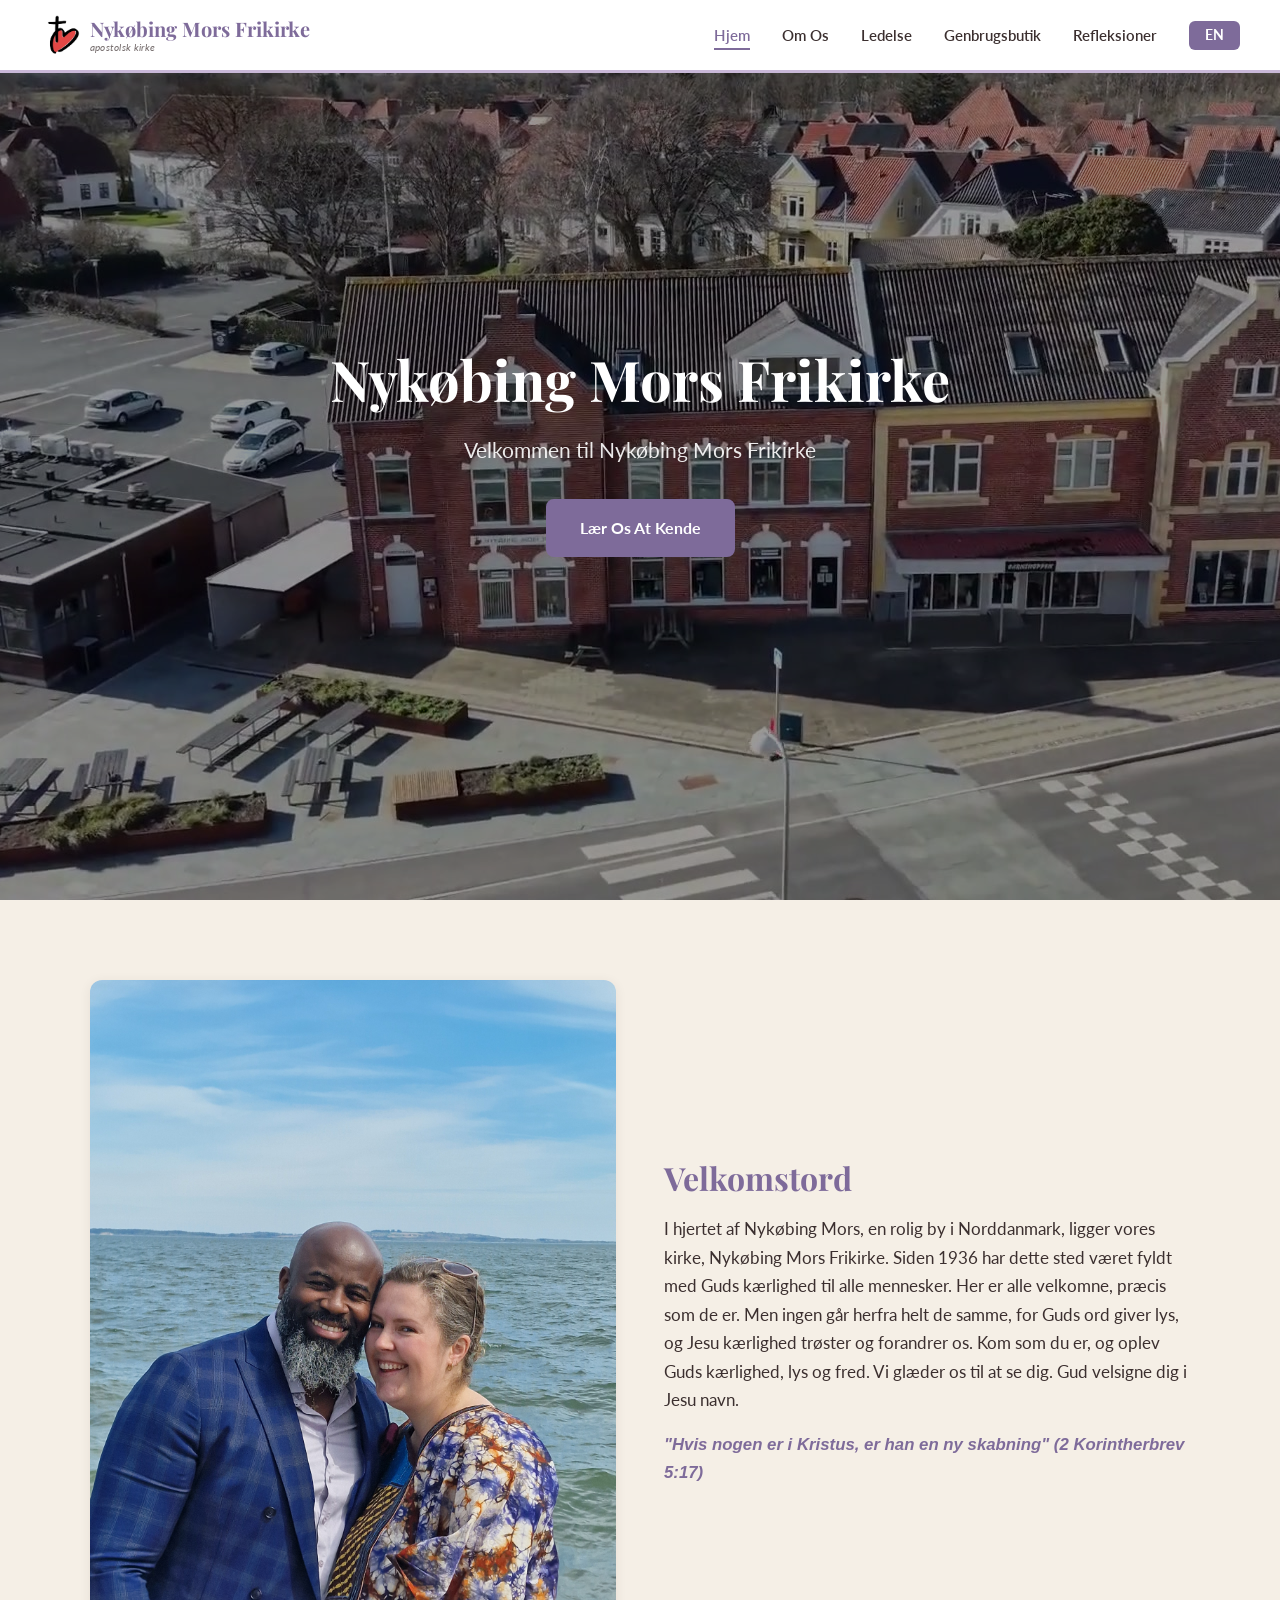
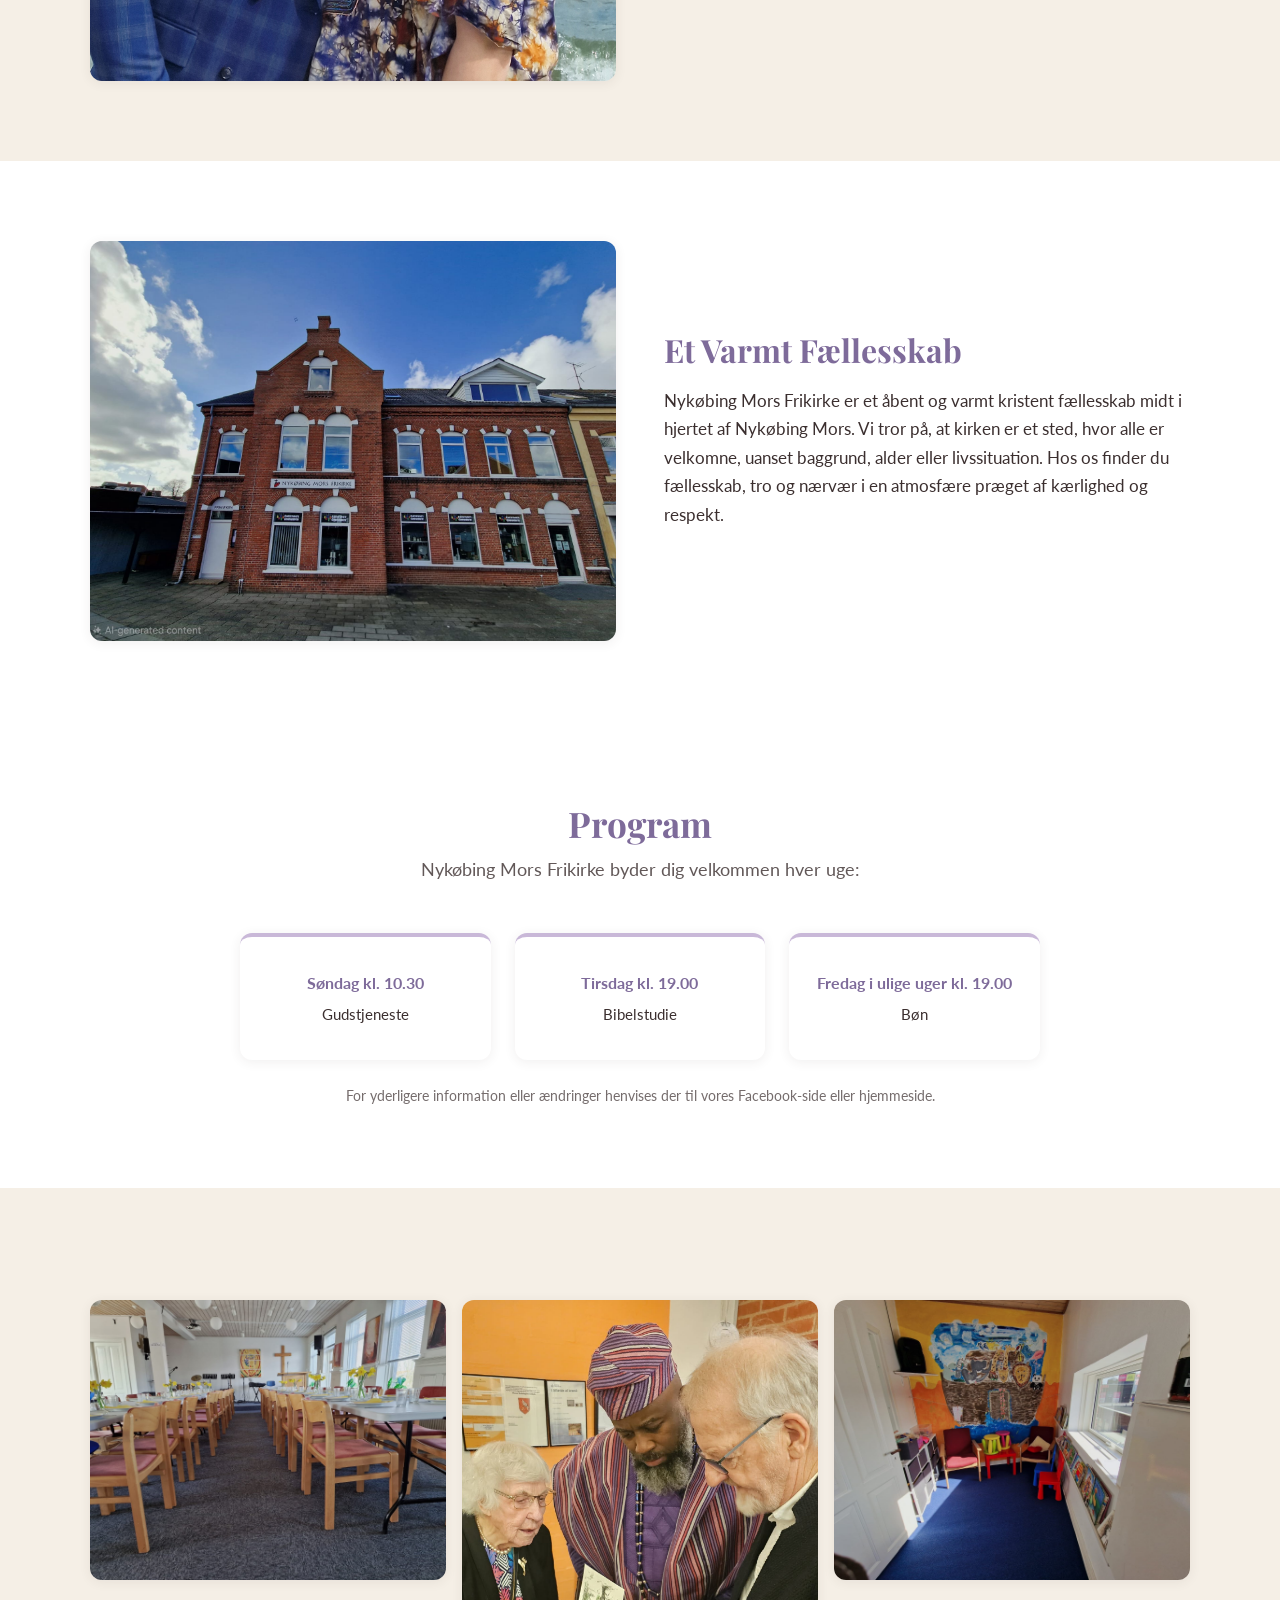
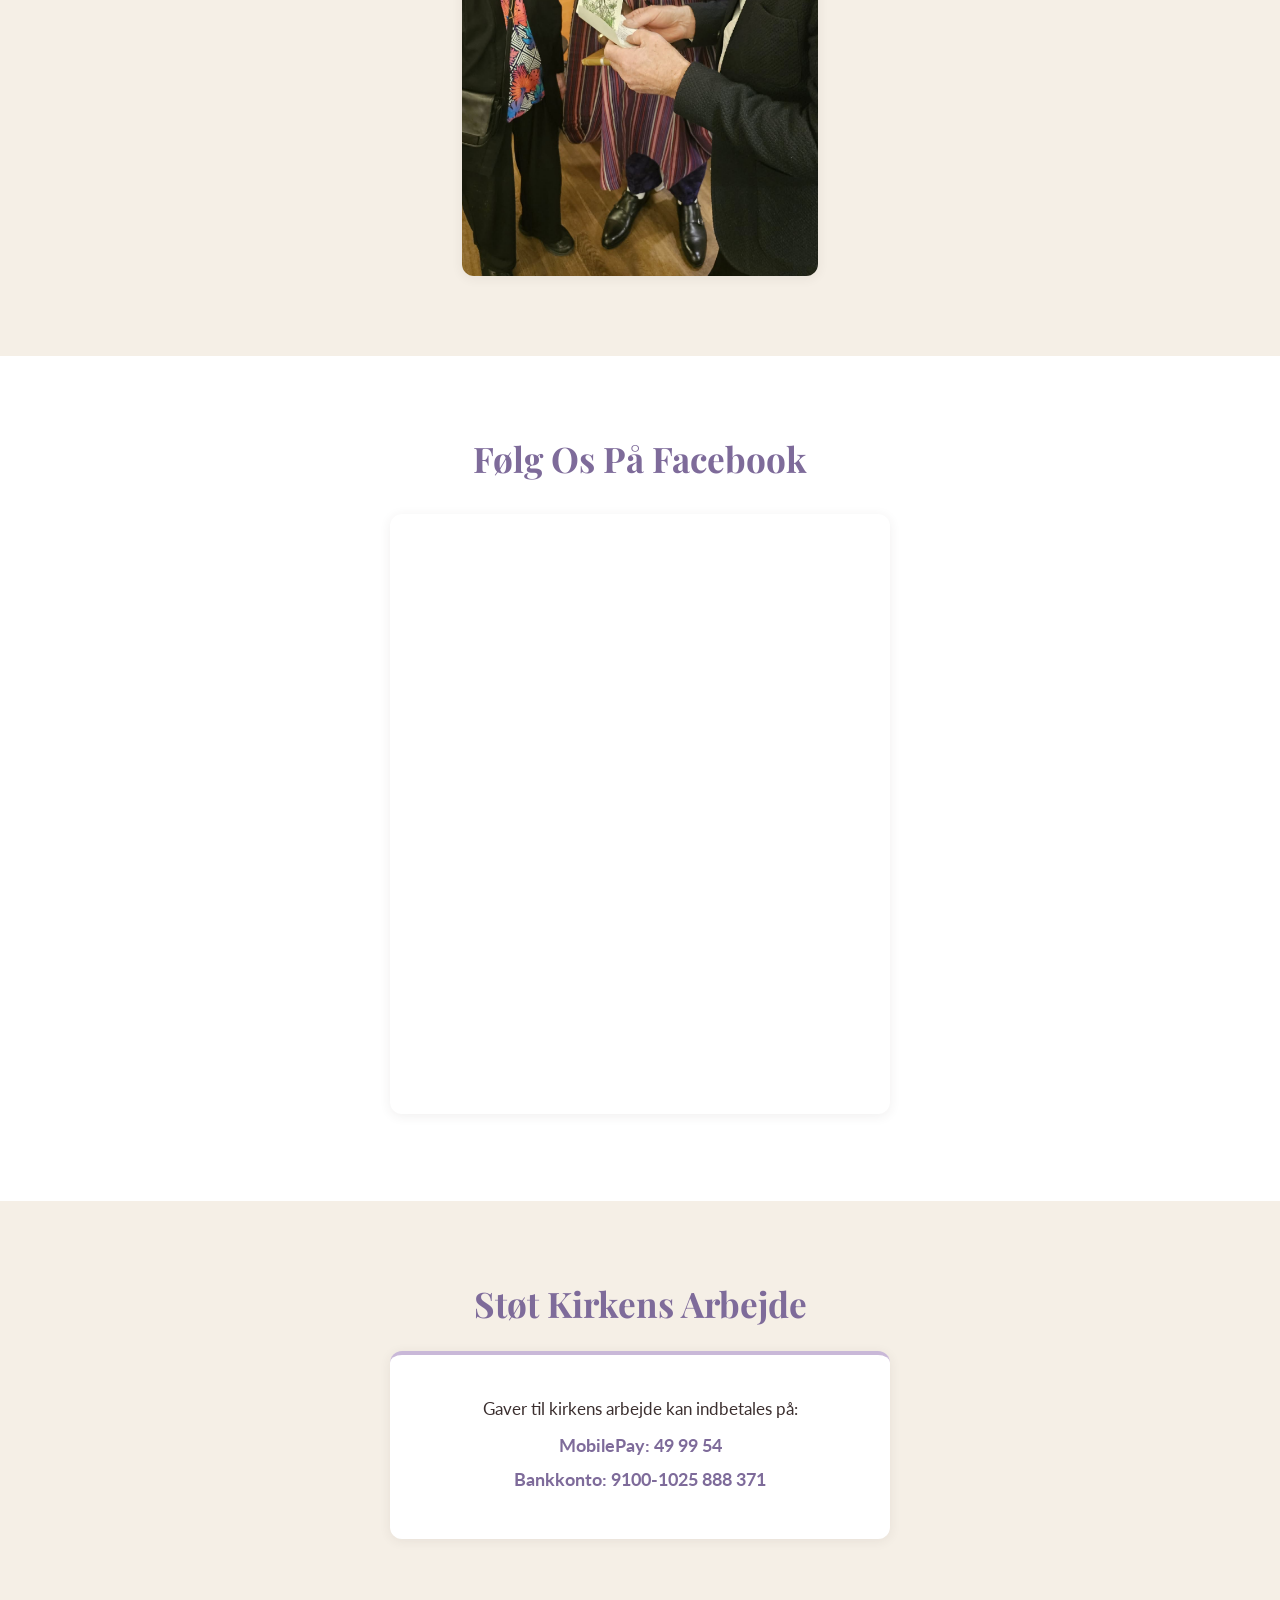
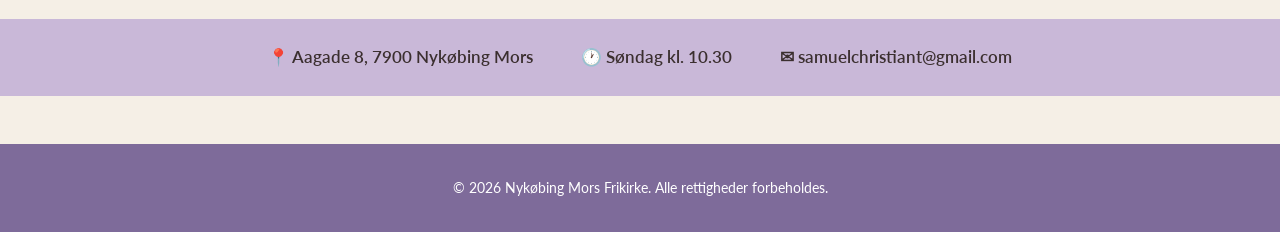
==== commit fcf618eb: "Redesign About Us page and remove all em dashes - About Us page now uses alternating image+text sect" ====
--- a/index.html
+++ b/index.html
@@ -69,7 +69,7 @@
       <img src="assets/images/pastor-couple.jpg" alt="Samuel & Karin Tondje">
       <div class="welcome-text">
         <h2 data-lang-key="welcome_title">Velkomstord</h2>
-        <p data-lang-key="welcome_text">I hjertet af Nykøbing Mors, en rolig by i Norddanmark, ligger vores kirke, Nykøbing Mors Frikirke. Siden 1936 har dette sted været fyldt med Guds kærlighed til alle mennesker. Her er alle velkomne, præcis som de er. Men ingen går herfra helt de samme, for Guds ord giver lys, og Jesu kærlighed trøster og forandrer os. Kom som du er, og oplev Guds kærlighed, lys og fred. Vi glæder os til at se dig — Gud velsigne dig i Jesu navn.</p>
+        <p data-lang-key="welcome_text">I hjertet af Nykøbing Mors, en rolig by i Norddanmark, ligger vores kirke, Nykøbing Mors Frikirke. Siden 1936 har dette sted været fyldt med Guds kærlighed til alle mennesker. Her er alle velkomne, præcis som de er. Men ingen går herfra helt de samme, for Guds ord giver lys, og Jesu kærlighed trøster og forandrer os. Kom som du er, og oplev Guds kærlighed, lys og fred. Vi glæder os til at se dig. Gud velsigne dig i Jesu navn.</p>
         <p class="welcome-verse" data-lang-key="welcome_verse">"Hvis nogen er i Kristus, er han en ny skabning" (2 Korintherbrev 5:17)</p>
       </div>
     </div>
@@ -81,7 +81,7 @@
       <img src="assets/images/church-exterior.jpg" alt="Nykøbing Mors Frikirke">
       <div class="about-snippet-text">
         <h2 data-lang-key="about_snippet_title">Et Varmt Fællesskab</h2>
-        <p data-lang-key="about_snippet_text">Nykøbing Mors Frikirke er et åbent og varmt kristent fællesskab midt i hjertet af Nykøbing Mors. Vi tror på, at kirken er et sted, hvor alle er velkomne — uanset baggrund, alder eller livssituation. Hos os finder du fællesskab, tro og nærvær i en atmosfære præget af kærlighed og respekt.</p>
+        <p data-lang-key="about_snippet_text">Nykøbing Mors Frikirke er et åbent og varmt kristent fællesskab midt i hjertet af Nykøbing Mors. Vi tror på, at kirken er et sted, hvor alle er velkomne, uanset baggrund, alder eller livssituation. Hos os finder du fællesskab, tro og nærvær i en atmosfære præget af kærlighed og respekt.</p>
       </div>
     </div>
   </section>
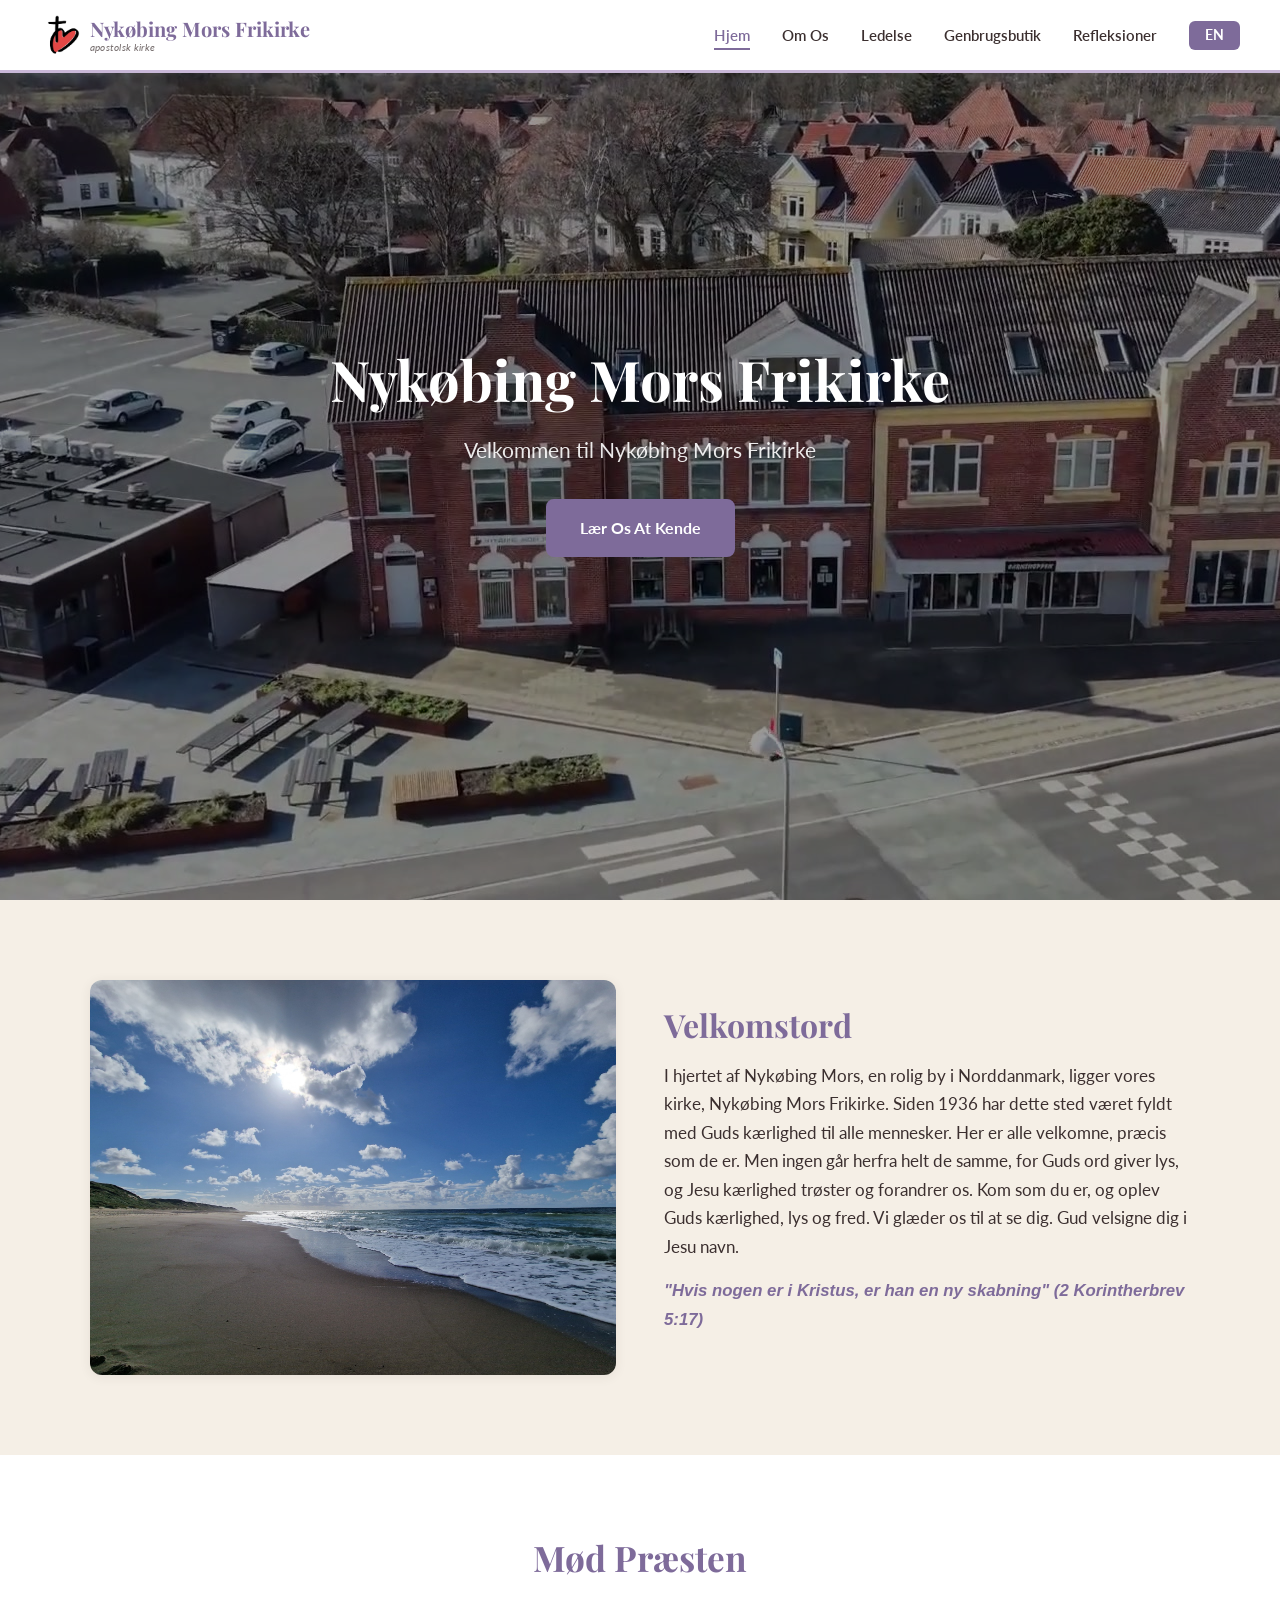
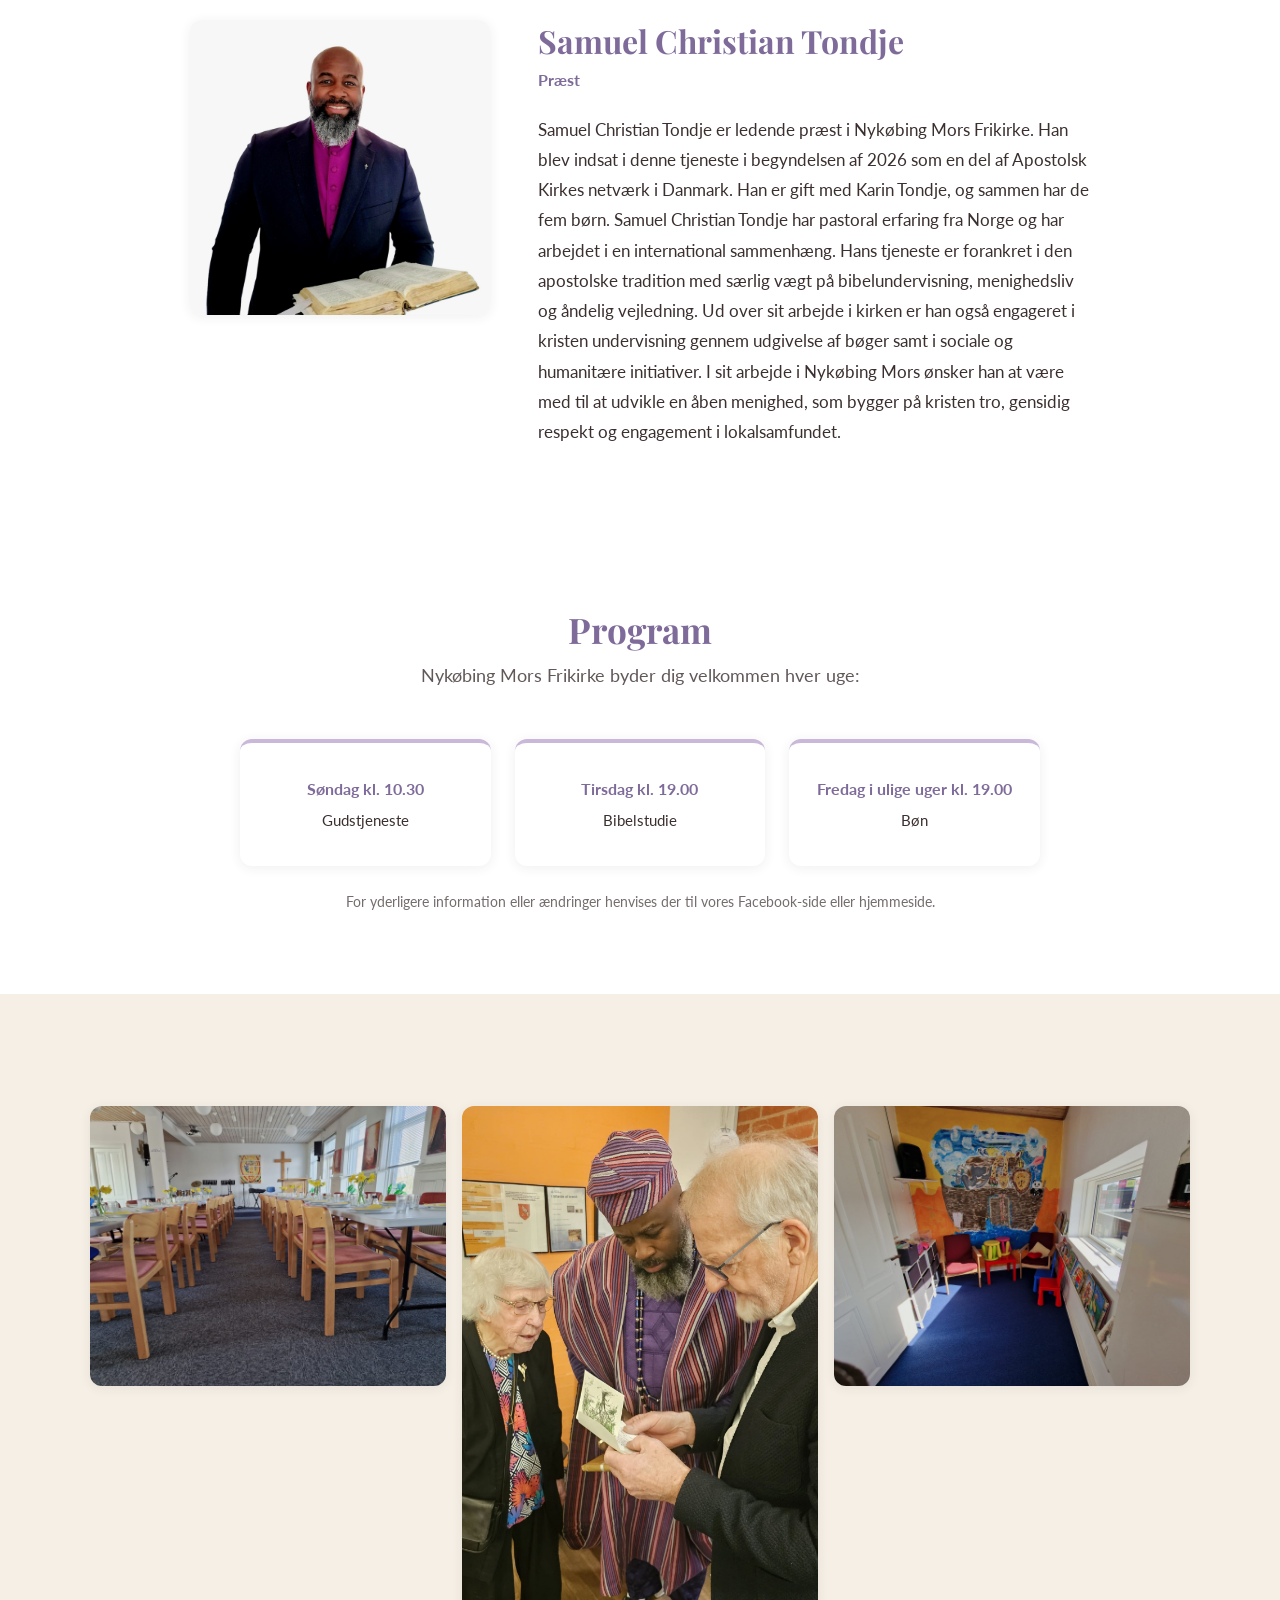
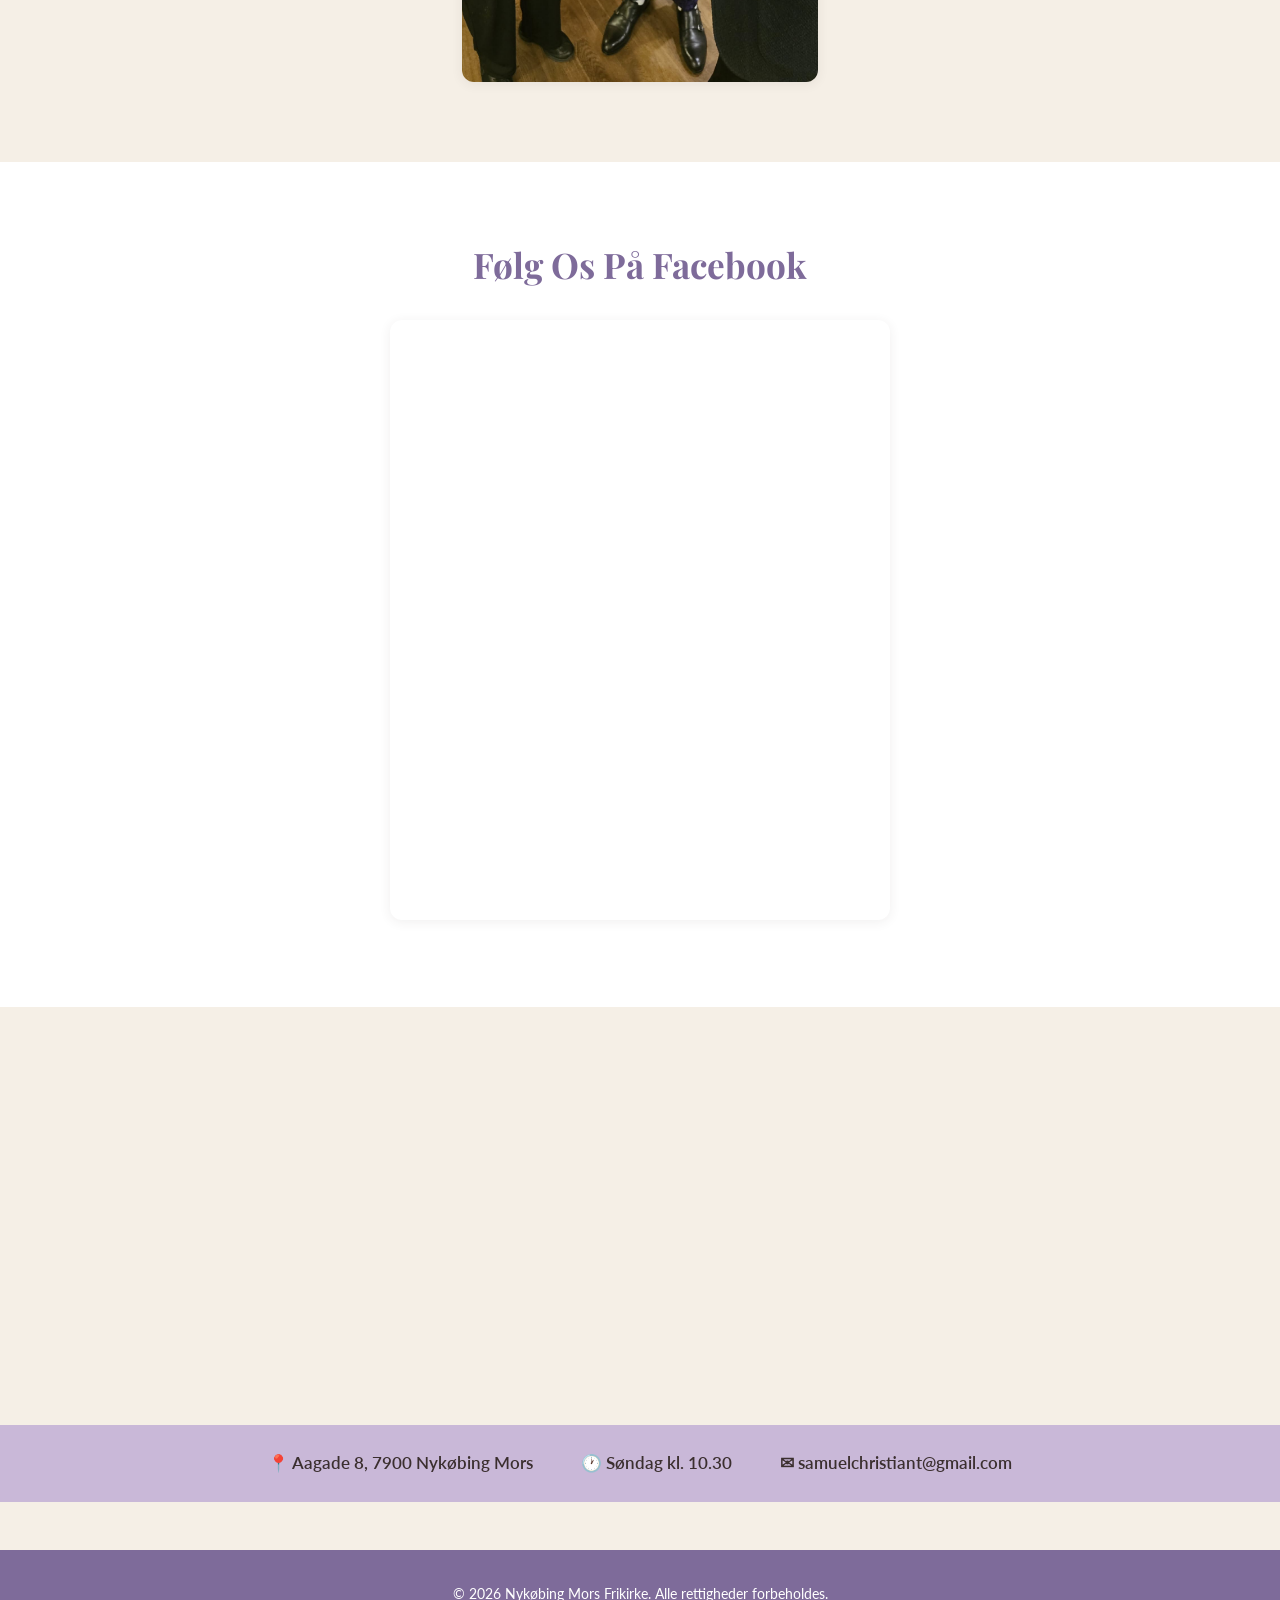
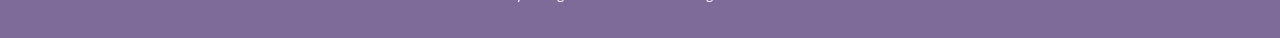
==== commit 56dff67e: "Restructure home, Leadership grid, reflections photos, and shop gallery Home: - Replace pastor coupl" ====
--- a/index.html
+++ b/index.html
@@ -66,7 +66,7 @@
   <!-- Velkomstord (Welcome) -->
   <section class="section" data-aos="fade-up">
     <div class="section-inner welcome-section">
-      <img src="assets/images/pastor-couple.jpg" alt="Samuel & Karin Tondje">
+      <img src="assets/images/mors-welcome.jpg" alt="Nykøbing Mors">
       <div class="welcome-text">
         <h2 data-lang-key="welcome_title">Velkomstord</h2>
         <p data-lang-key="welcome_text">I hjertet af Nykøbing Mors, en rolig by i Norddanmark, ligger vores kirke, Nykøbing Mors Frikirke. Siden 1936 har dette sted været fyldt med Guds kærlighed til alle mennesker. Her er alle velkomne, præcis som de er. Men ingen går herfra helt de samme, for Guds ord giver lys, og Jesu kærlighed trøster og forandrer os. Kom som du er, og oplev Guds kærlighed, lys og fred. Vi glæder os til at se dig. Gud velsigne dig i Jesu navn.</p>
@@ -75,13 +75,17 @@
     </div>
   </section>
 
-  <!-- About Snippet -->
+  <!-- Mød Præsten -->
   <section class="section" style="background:var(--white);" data-aos="fade-up">
-    <div class="section-inner about-snippet">
-      <img src="assets/images/church-exterior.jpg" alt="Nykøbing Mors Frikirke">
-      <div class="about-snippet-text">
-        <h2 data-lang-key="about_snippet_title">Et Varmt Fællesskab</h2>
-        <p data-lang-key="about_snippet_text">Nykøbing Mors Frikirke er et åbent og varmt kristent fællesskab midt i hjertet af Nykøbing Mors. Vi tror på, at kirken er et sted, hvor alle er velkomne, uanset baggrund, alder eller livssituation. Hos os finder du fællesskab, tro og nærvær i en atmosfære præget af kærlighed og respekt.</p>
+    <div class="section-inner">
+      <h2 class="section-title" data-lang-key="meet_pastor_title">Mød Præsten</h2>
+      <div class="pastor-feature" style="margin-top:2.5rem;">
+        <img class="pastor-photo" src="assets/images/pastor-samuel.jpg" alt="Samuel Christian Tondje">
+        <div class="pastor-info">
+          <h2 data-lang-key="pastor_name">Samuel Christian Tondje</h2>
+          <p class="pastor-role" data-lang-key="pastor_role">Præst</p>
+          <p data-lang-key="pastor_bio">Samuel Christian Tondje er ledende præst i Nykøbing Mors Frikirke. Han blev indsat i denne tjeneste i begyndelsen af 2026 som en del af Apostolsk Kirkes netværk i Danmark. Han er gift med Karin Tondje, og sammen har de fem børn. Samuel Christian Tondje har pastoral erfaring fra Norge og har arbejdet i en international sammenhæng. Hans tjeneste er forankret i den apostolske tradition med særlig vægt på bibelundervisning, menighedsliv og åndelig vejledning. Ud over sit arbejde i kirken er han også engageret i kristen undervisning gennem udgivelse af bøger samt i sociale og humanitære initiativer. I sit arbejde i Nykøbing Mors ønsker han at være med til at udvikle en åben menighed, som bygger på kristen tro, gensidig respekt og engagement i lokalsamfundet.</p>
+        </div>
       </div>
     </div>
   </section>
--- a/assets/css/style.css
+++ b/assets/css/style.css
@@ -506,6 +506,14 @@
   gap: 2rem;
 }
 
+.leaders-grid {
+  display: grid;
+  grid-template-columns: repeat(3, 1fr);
+  gap: 2rem;
+  max-width: 900px;
+  margin: 0 auto;
+}
+
 .team-card {
   background: var(--white);
   border-radius: var(--radius);
@@ -541,56 +549,70 @@
   font-size: 0.95rem;
 }
 
-/* ===== REFLECTIONS GRID ===== */
-.reflections-grid {
-  display: grid;
-  grid-template-columns: repeat(2, 1fr);
-  gap: 2rem;
-}
-
-.reflection-card {
-  background: var(--white);
-  border-radius: var(--radius);
-  box-shadow: var(--shadow);
-  overflow: hidden;
-  transition: transform var(--transition), box-shadow var(--transition),
-    border-color var(--transition);
-  border: 2px solid transparent;
-}
-
-.reflection-card:hover {
-  transform: translateY(-4px);
-  box-shadow: var(--shadow-hover);
-  border-color: var(--accent);
-}
-
-.reflection-card img {
-  width: 100%;
-  height: 240px;
+/* ===== REFLECTIONS (Blog Layout) ===== */
+.reflections-list {
+  max-width: 750px;
+  margin: 0 auto;
+}
+
+.reflection-post {
+  margin-bottom: 1.5rem;
+}
+
+.reflection-post-date {
+  font-size: 0.8rem;
+  text-transform: uppercase;
+  letter-spacing: 0.08em;
+  color: var(--deep-lilac);
+  font-weight: 700;
+  margin-bottom: 0.5rem;
+}
+
+.reflection-post-title {
+  font-size: 2rem;
+  margin-bottom: 1.25rem;
+}
+
+.reflection-post-image {
+  width: 100%;
+  max-height: 400px;
   object-fit: cover;
-  object-position: center top;
+  border-radius: var(--radius);
+  margin-bottom: 1.5rem;
+  box-shadow: var(--shadow);
+}
+
+.reflection-post-body {
+  font-size: 1.05rem;
+  line-height: 1.9;
+}
+
+.reflection-post-body p {
+  margin-bottom: 1rem;
+}
+
+.reflection-post-body em {
+  color: var(--deep-lilac);
+}
+
+blockquote.bible-verse {
+  border-left: 4px solid var(--accent);
+  background: rgba(201, 184, 216, 0.1);
+  padding: 1.25rem 1.5rem;
+  margin: 1.5rem 0;
+  border-radius: 0 var(--radius) var(--radius) 0;
+  font-style: italic;
+  font-size: 1.05rem;
+  line-height: 1.7;
+  color: var(--deep-lilac);
+}
+
+.reflection-divider {
+  border: none;
+  height: 2px;
   background: var(--accent);
-}
-
-.reflection-card-body {
-  padding: 1.5rem;
-}
-
-.reflection-date {
-  font-size: 0.85rem;
-  opacity: 0.6;
-  margin-bottom: 0.5rem;
-}
-
-.reflection-card-body h3 {
-  font-size: 1.3rem;
-  margin-bottom: 0.75rem;
-}
-
-.reflection-card-body p {
-  font-size: 0.95rem;
-  margin-bottom: 1.25rem;
-  opacity: 0.85;
+  opacity: 0.3;
+  margin: 3.5rem 0;
 }
 
 /* ===== CONTACT GRID ===== */
@@ -802,6 +824,10 @@
   .values-grid {
     gap: 1.5rem;
   }
+
+  .leaders-grid {
+    grid-template-columns: repeat(2, 1fr);
+  }
 }
 
 /* Mobile */
@@ -850,8 +876,12 @@
     grid-template-columns: 1fr;
   }
 
-  .reflections-grid {
+  .leaders-grid {
     grid-template-columns: 1fr;
+  }
+
+  .reflection-post-title {
+    font-size: 1.5rem;
   }
 
   .info-strip-inner {
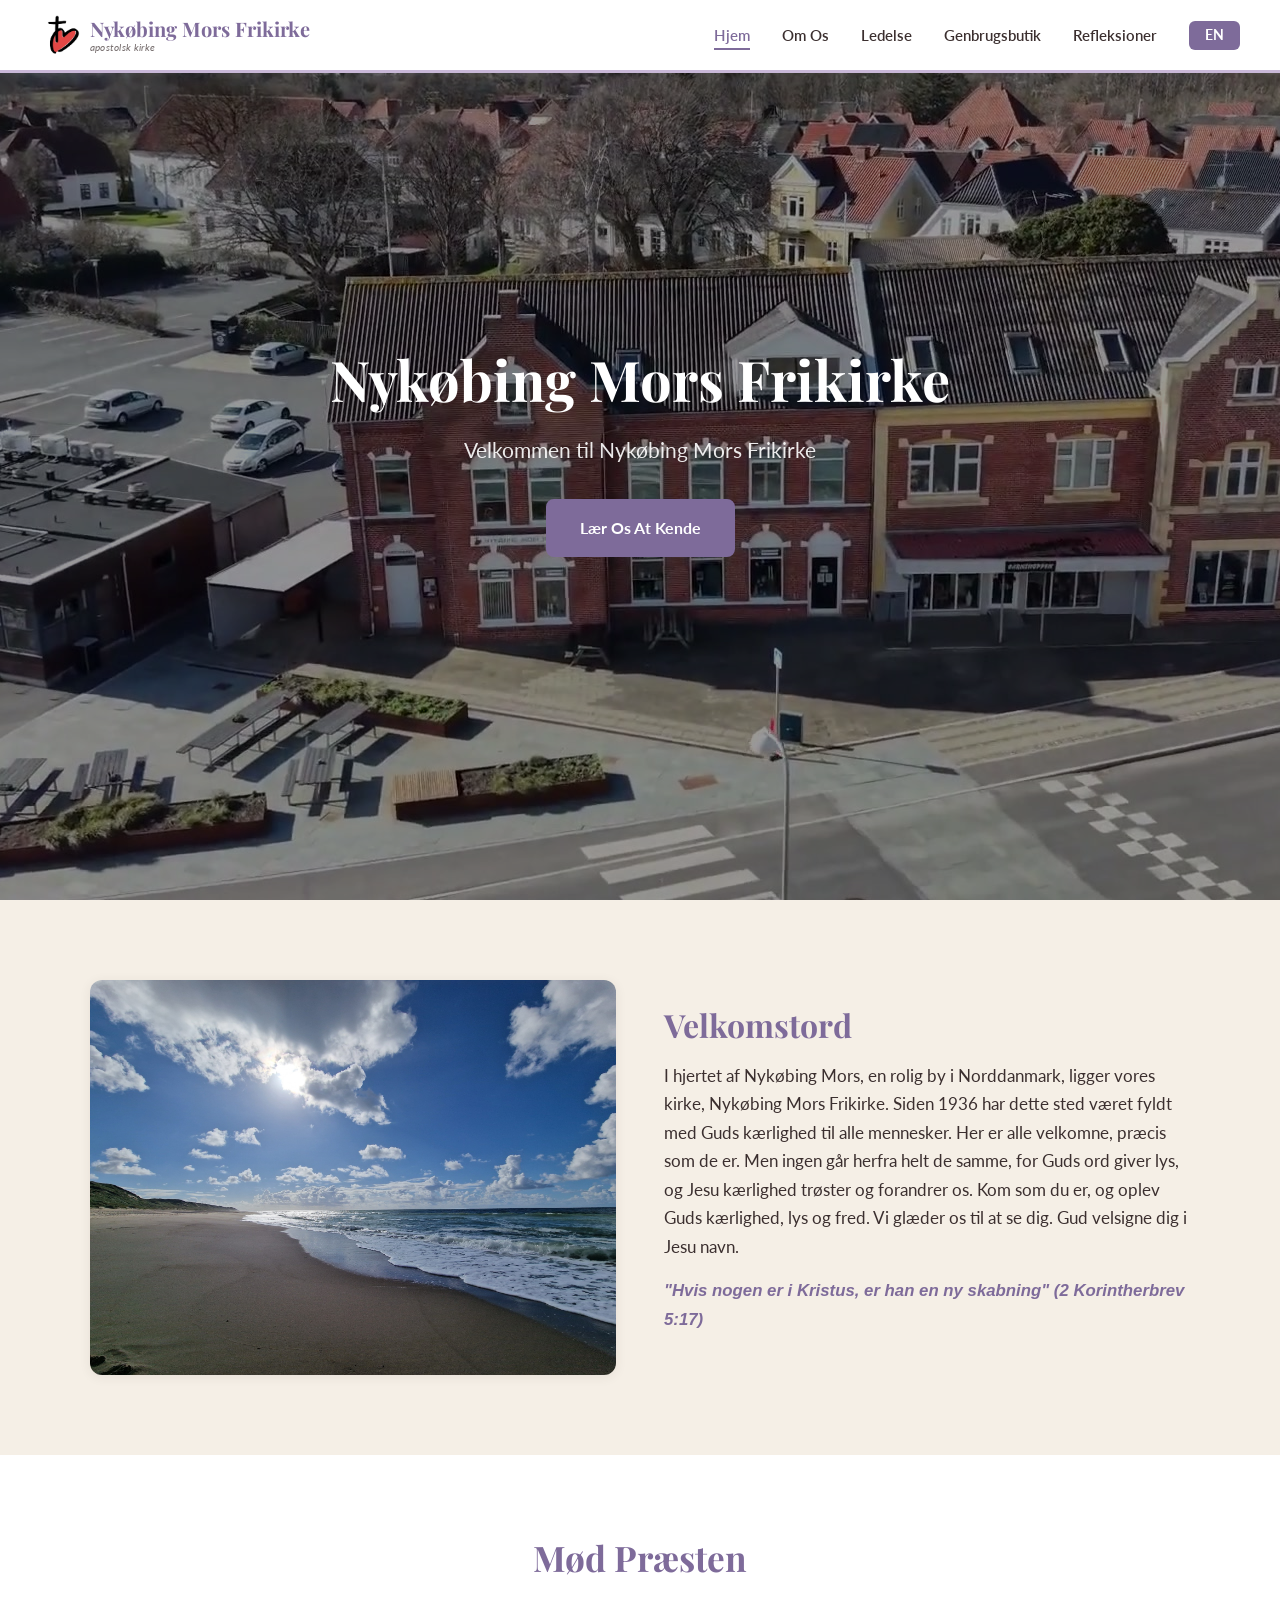
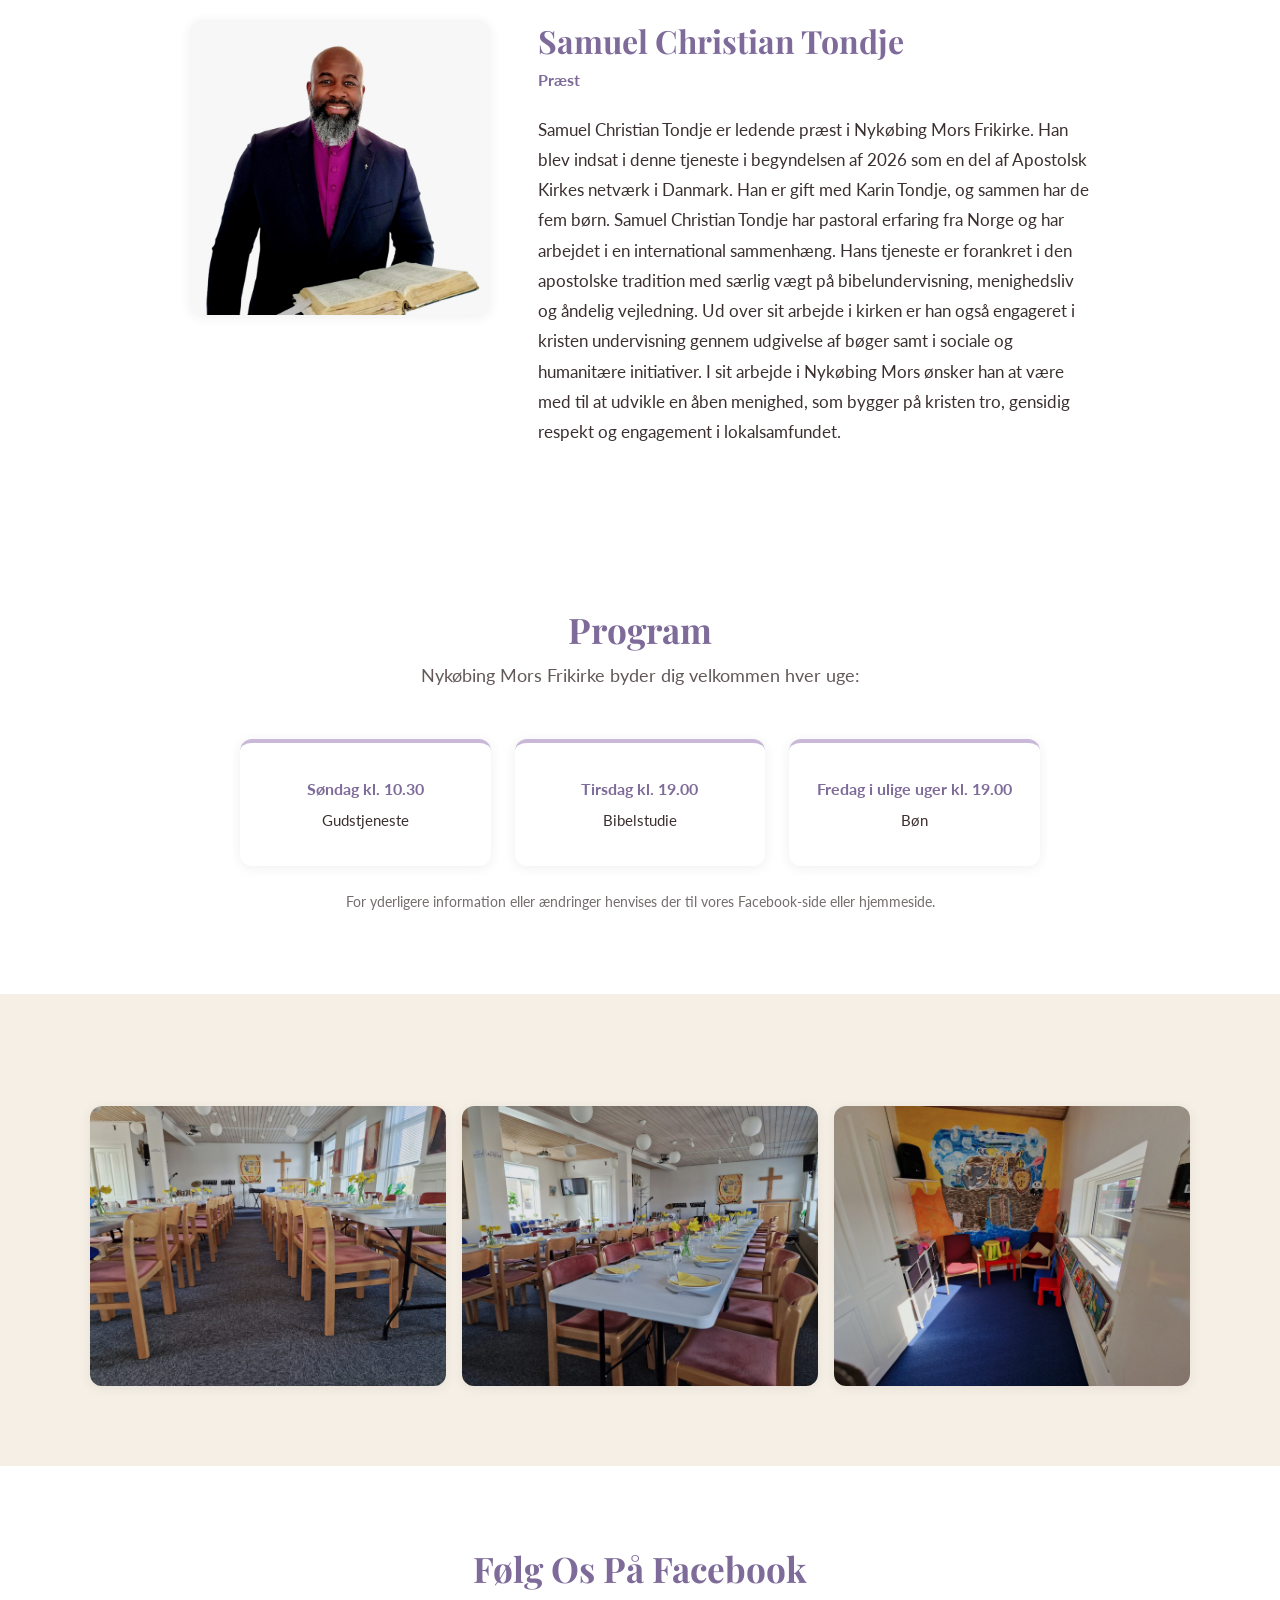
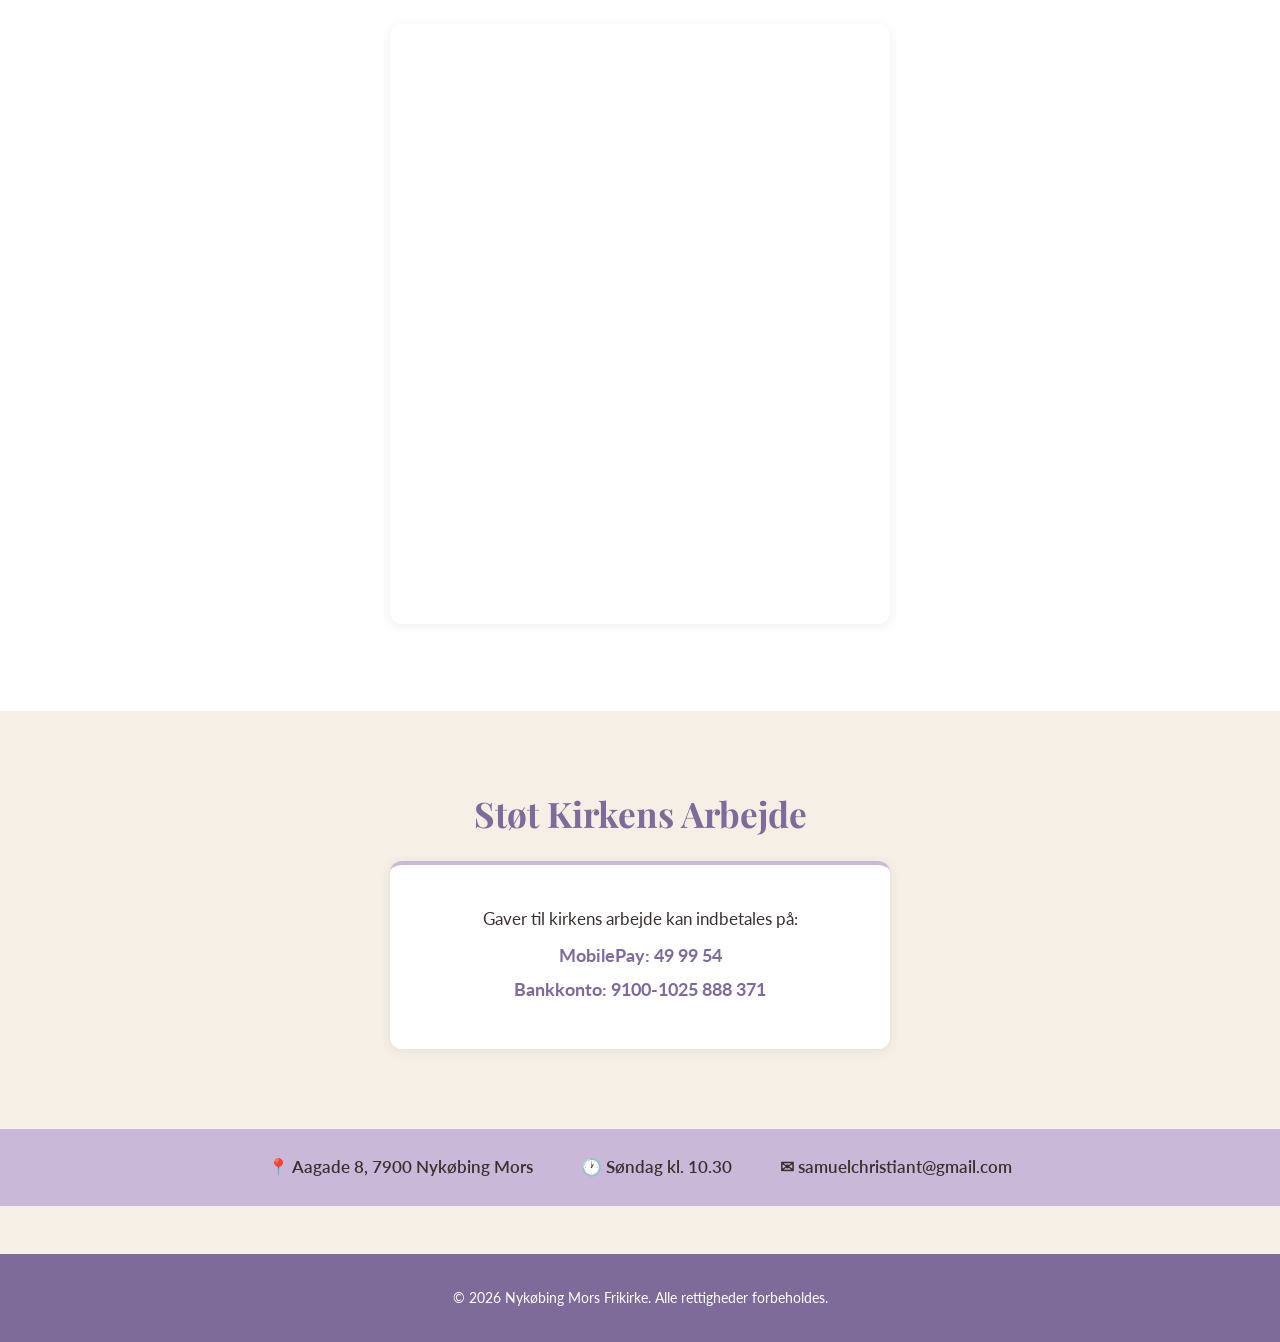
==== commit df71b53a: "Remove pastor photo from home gallery and show pastor's face on reflection - Home: replace community" ====
--- a/index.html
+++ b/index.html
@@ -118,7 +118,7 @@
     <div class="section-inner">
       <div class="gallery-grid">
         <img src="assets/images/fellowship-hall.jpg" alt="Fællesskab" data-aos="fade-up">
-        <img src="assets/images/community-1.jpg" alt="Menighed" class="portrait" data-aos="fade-up" data-aos-delay="100">
+        <img src="assets/images/fellowship-dinner.jpg" alt="Fællesspisning" data-aos="fade-up" data-aos-delay="100">
         <img src="assets/images/children-room.jpg" alt="Børnekirke" data-aos="fade-up" data-aos-delay="200">
       </div>
     </div>
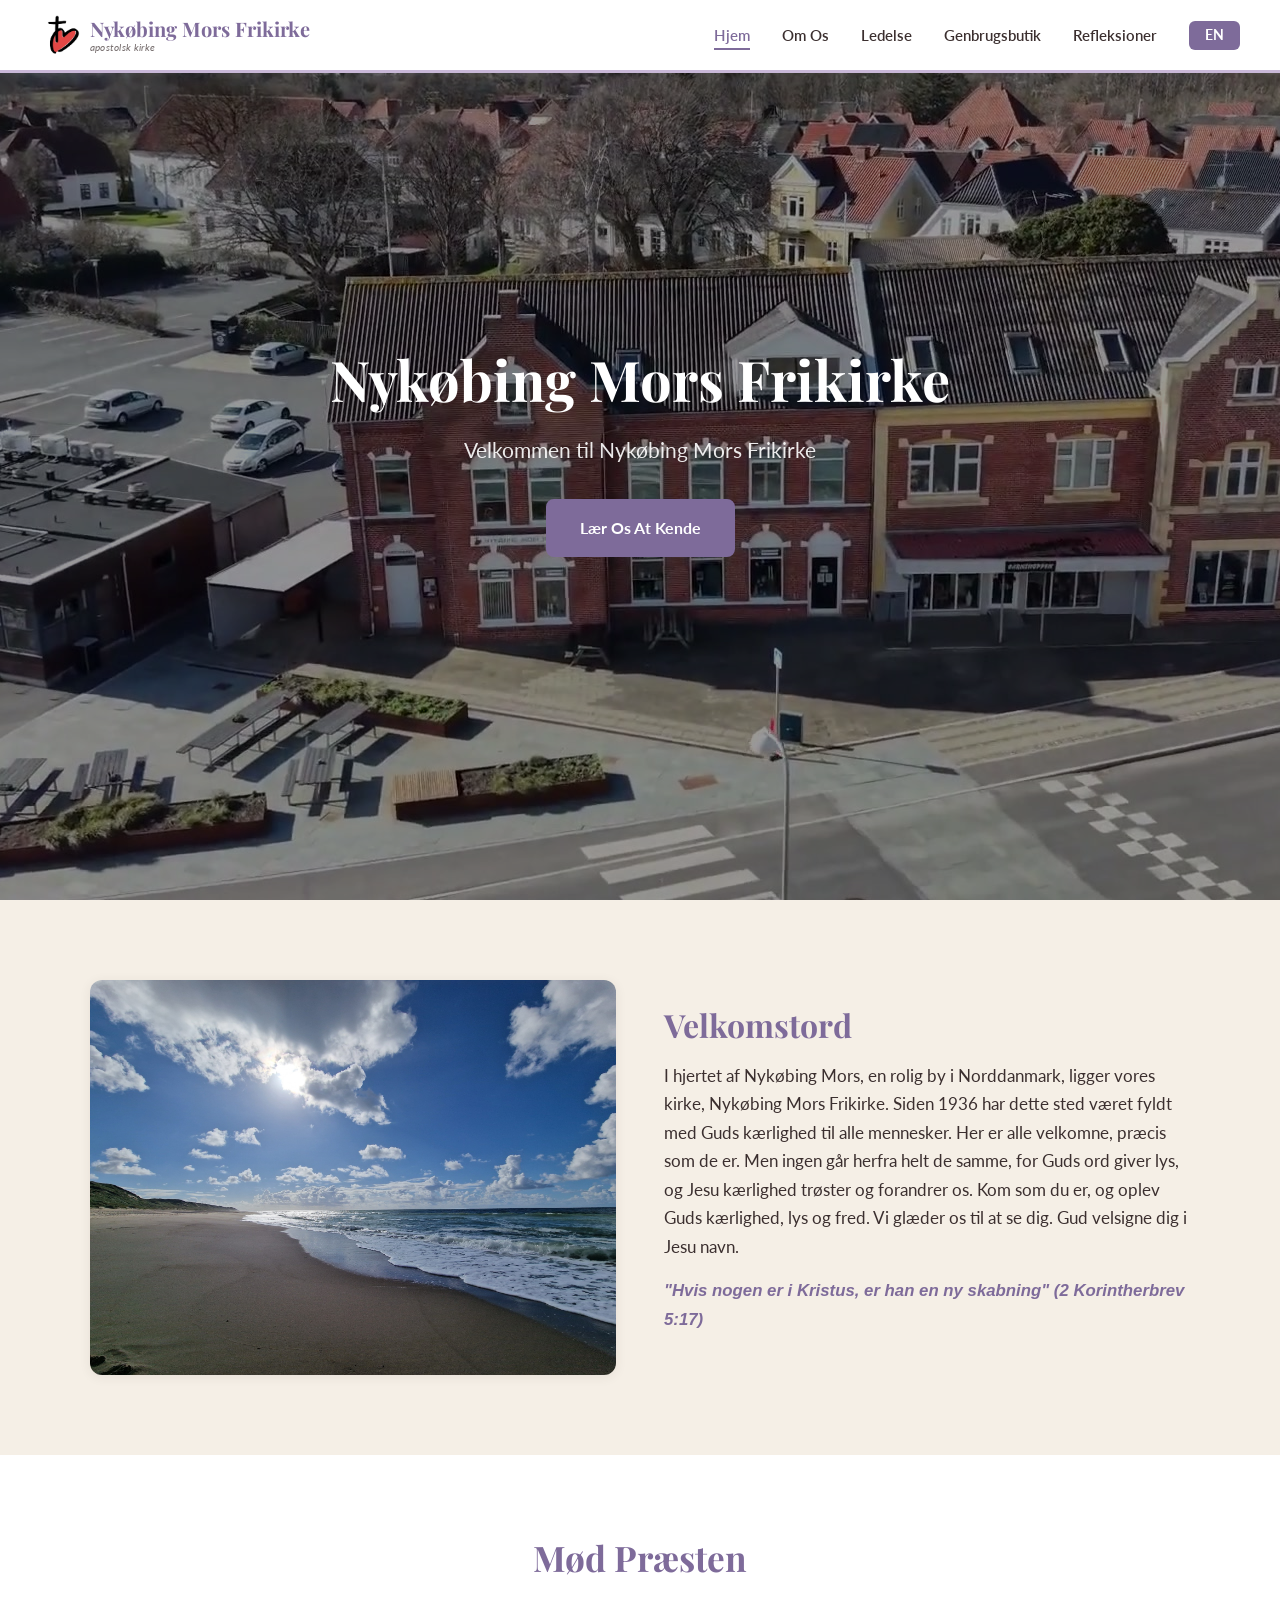
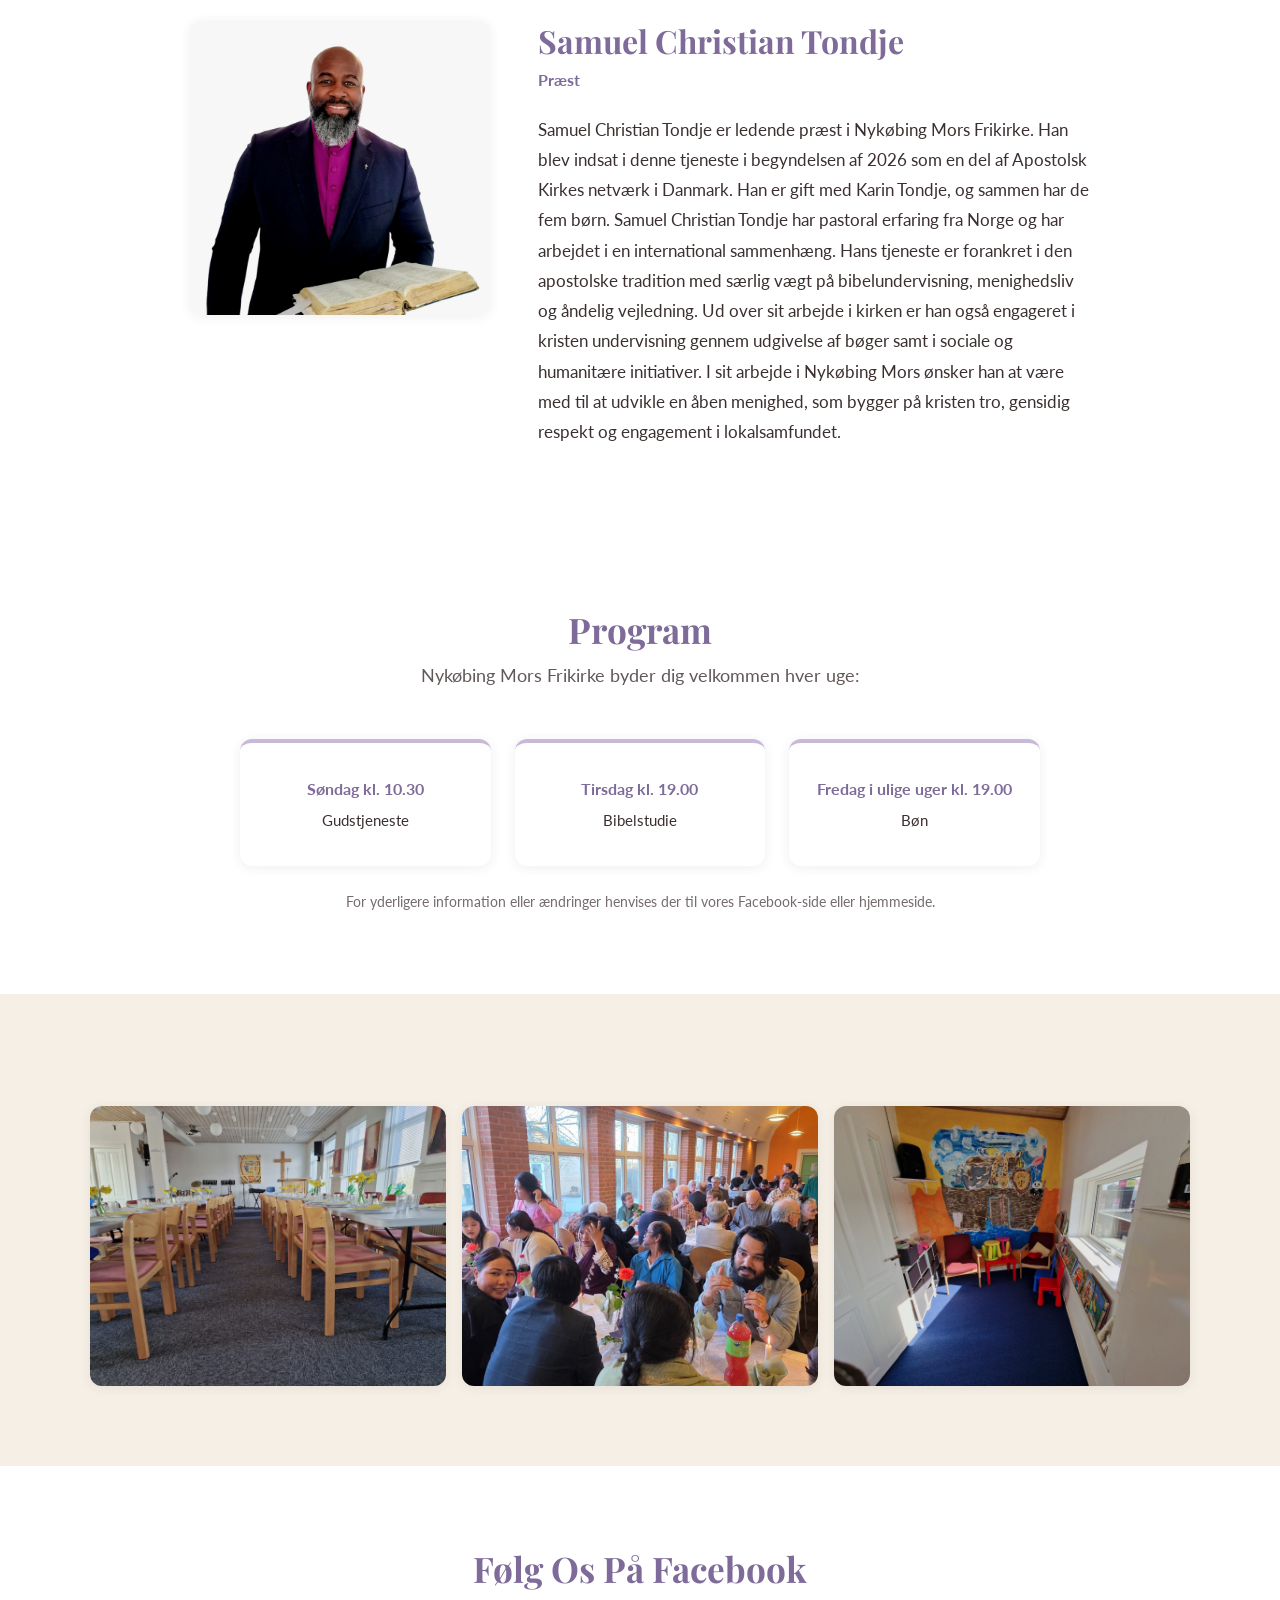
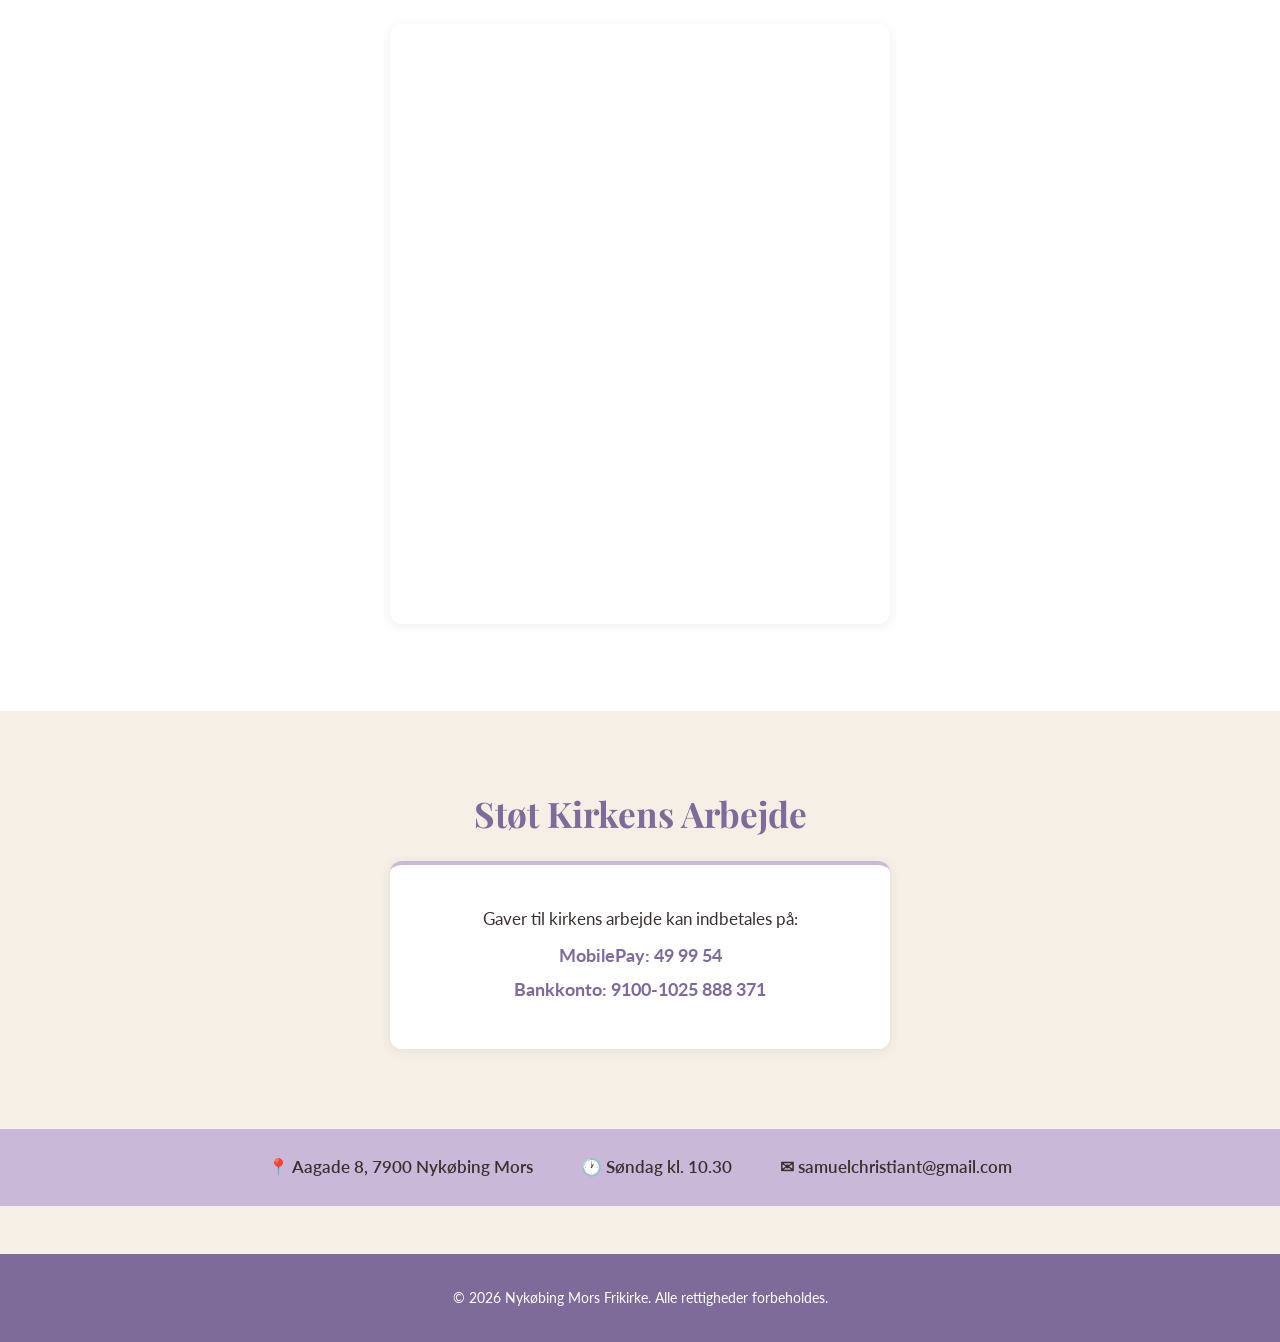
==== commit 8769fed5: "Update photos and reorder leadership page - Home: replace duplicate table photo with community dinne" ====
--- a/index.html
+++ b/index.html
@@ -118,7 +118,7 @@
     <div class="section-inner">
       <div class="gallery-grid">
         <img src="assets/images/fellowship-hall.jpg" alt="Fællesskab" data-aos="fade-up">
-        <img src="assets/images/fellowship-dinner.jpg" alt="Fællesspisning" data-aos="fade-up" data-aos-delay="100">
+        <img src="assets/images/home-community.jpg" alt="Fællesspisning" data-aos="fade-up" data-aos-delay="100">
         <img src="assets/images/children-room.jpg" alt="Børnekirke" data-aos="fade-up" data-aos-delay="200">
       </div>
     </div>
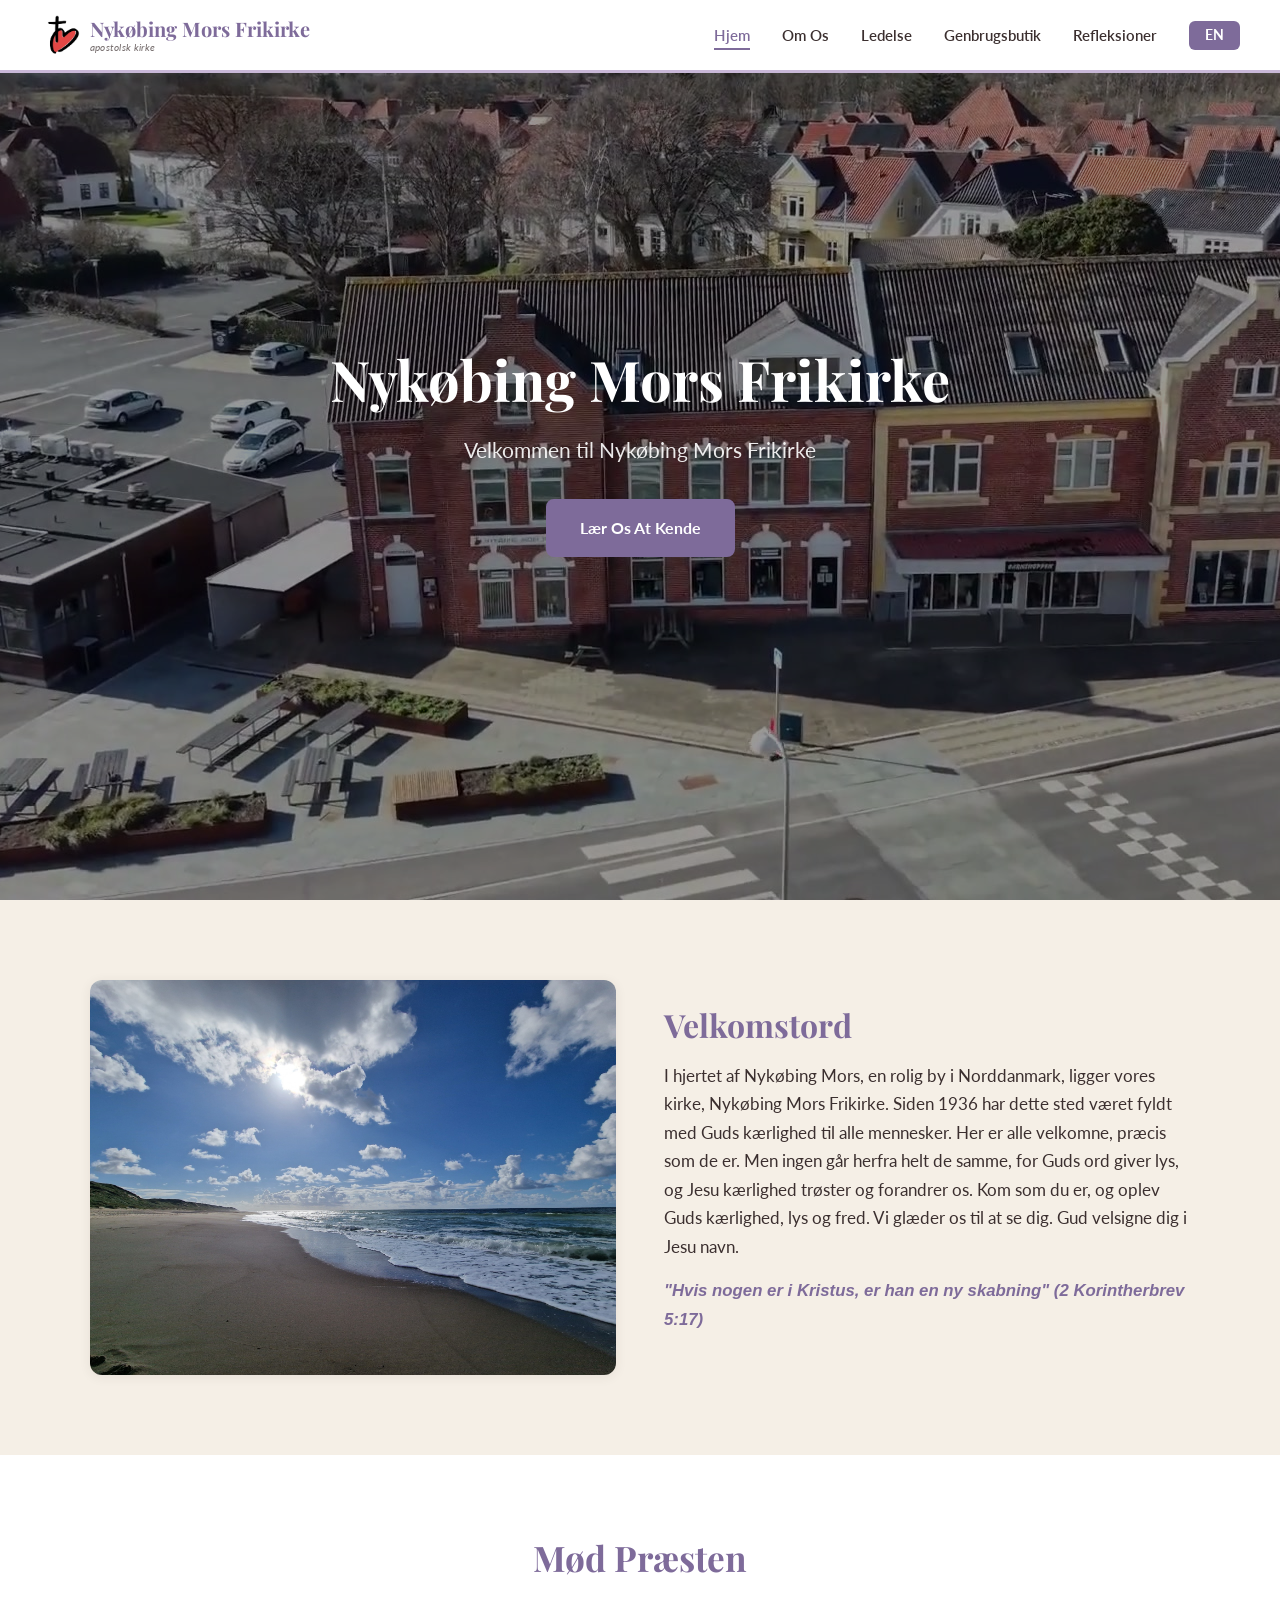
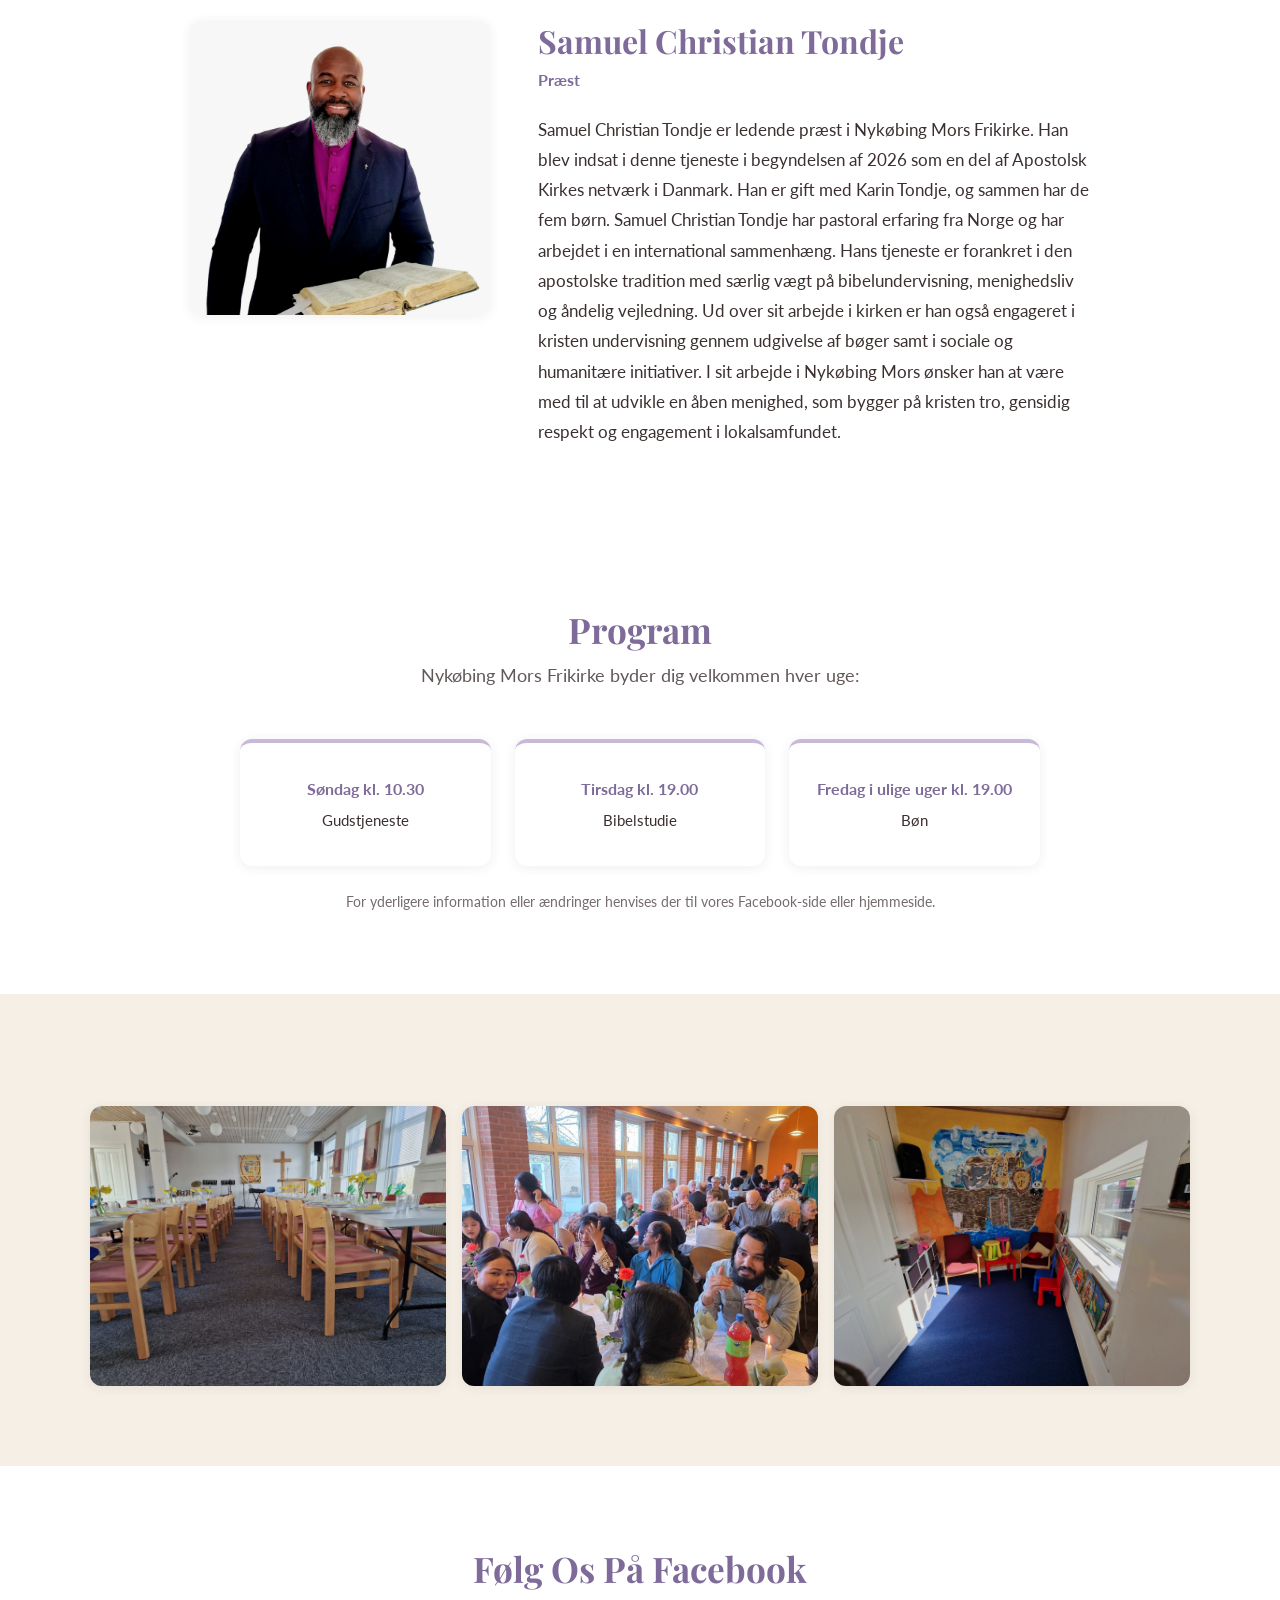
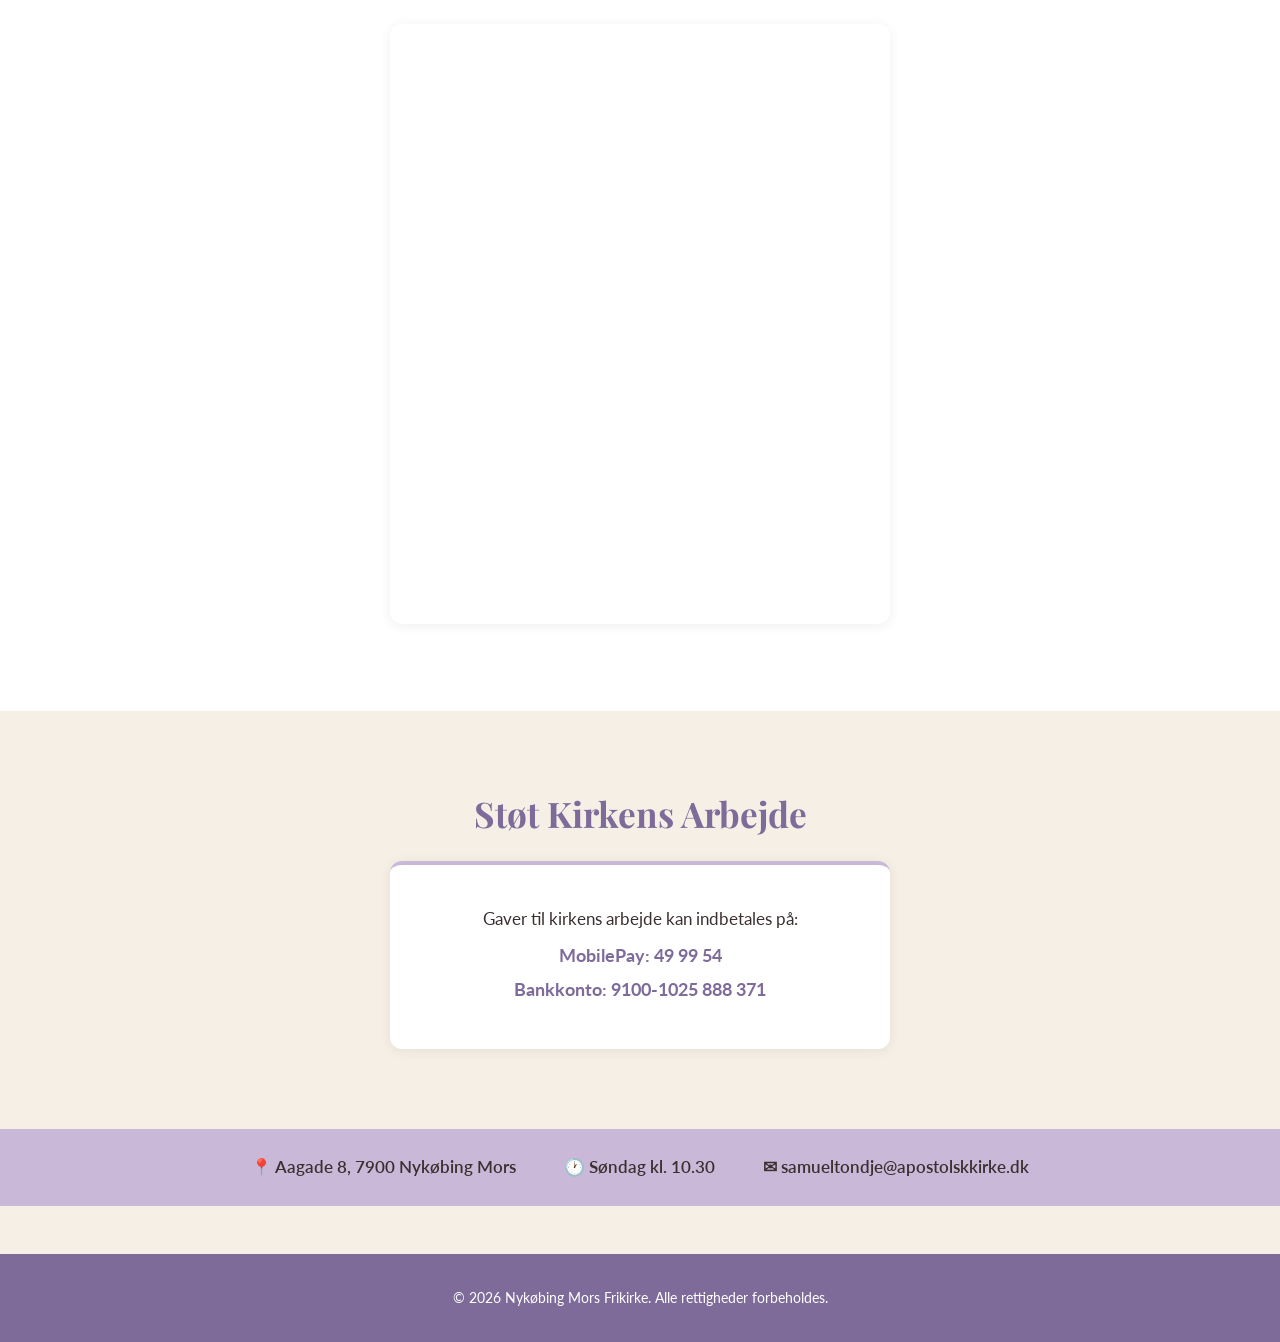
==== commit d9b547a6: "Add Trosgrundlag, update pastor email, add domain CNAME - Update pastor email to samueltondje@aposto" ====
--- a/index.html
+++ b/index.html
@@ -159,7 +159,7 @@
     <div class="info-strip-inner">
       <span>📍 <span data-lang-key="info_address">Aagade 8, 7900 Nykøbing Mors</span></span>
       <span>🕐 <span data-lang-key="info_time">Søndag kl. 10.30</span></span>
-      <span>✉ <span data-lang-key="info_email">samuelchristiant@gmail.com</span></span>
+      <span>✉ <span data-lang-key="info_email">samueltondje@apostolskkirke.dk</span></span>
     </div>
   </div>
 
--- a/assets/css/style.css
+++ b/assets/css/style.css
@@ -550,6 +550,49 @@
 }
 
 /* ===== REFLECTIONS (Blog Layout) ===== */
+/* ── Declaration of Faith ── */
+.faith-articles {
+  columns: 2;
+  column-gap: 2.5rem;
+  margin-top: 2rem;
+}
+
+.faith-article {
+  break-inside: avoid;
+  margin-bottom: 1.25rem;
+  padding: 1rem 1.25rem;
+  background: var(--white);
+  border-left: 3px solid var(--accent);
+  border-radius: 0 8px 8px 0;
+}
+
+.faith-article p {
+  margin: 0 0 0.4rem;
+  font-size: 1rem;
+  line-height: 1.7;
+  color: var(--text);
+}
+
+.faith-article cite {
+  font-size: 0.85rem;
+  color: var(--accent);
+  font-style: italic;
+}
+
+.faith-image {
+  margin-top: 2.5rem;
+  border-radius: 12px;
+  overflow: hidden;
+  max-height: 420px;
+}
+
+.faith-image img {
+  width: 100%;
+  height: 100%;
+  object-fit: cover;
+  display: block;
+}
+
 .reflections-list {
   max-width: 750px;
   margin: 0 auto;
@@ -922,4 +965,8 @@
   .section-title {
     font-size: 1.8rem;
   }
-}
+
+  .faith-articles {
+    columns: 1;
+  }
+}
